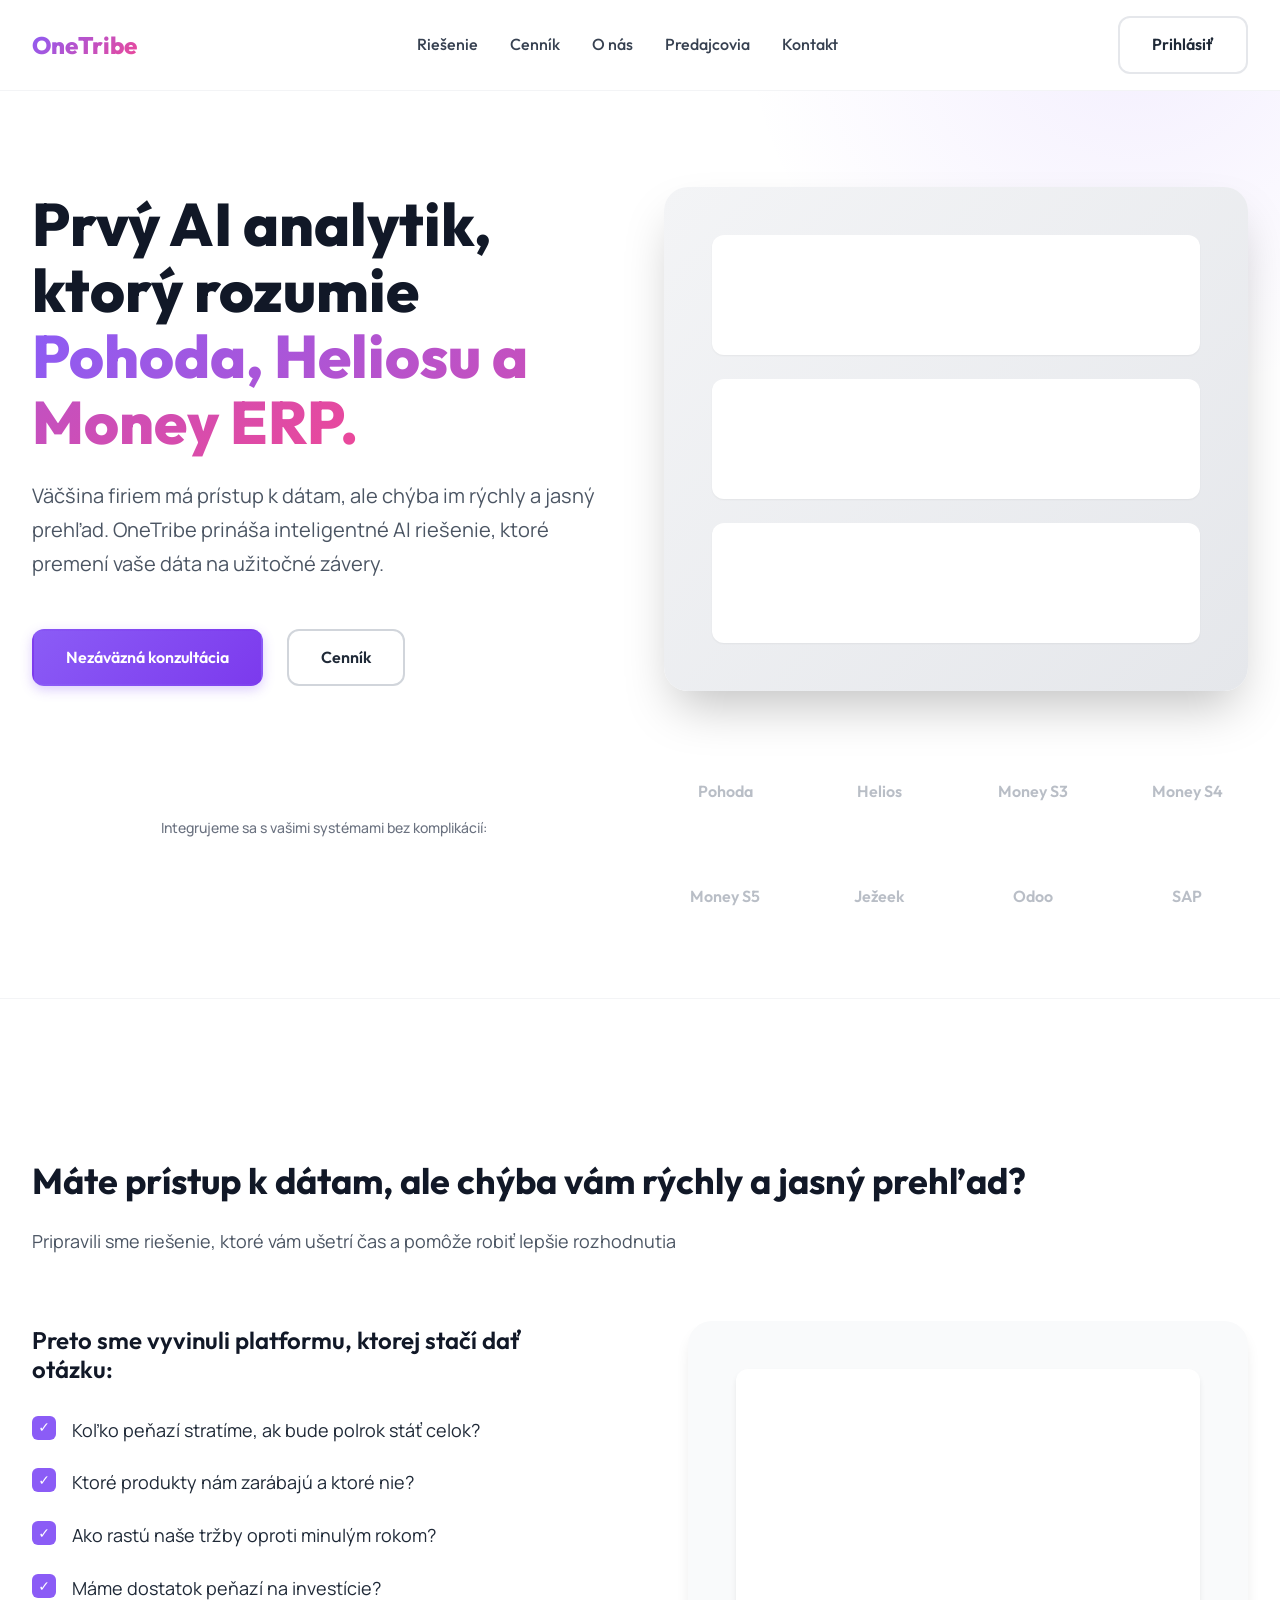
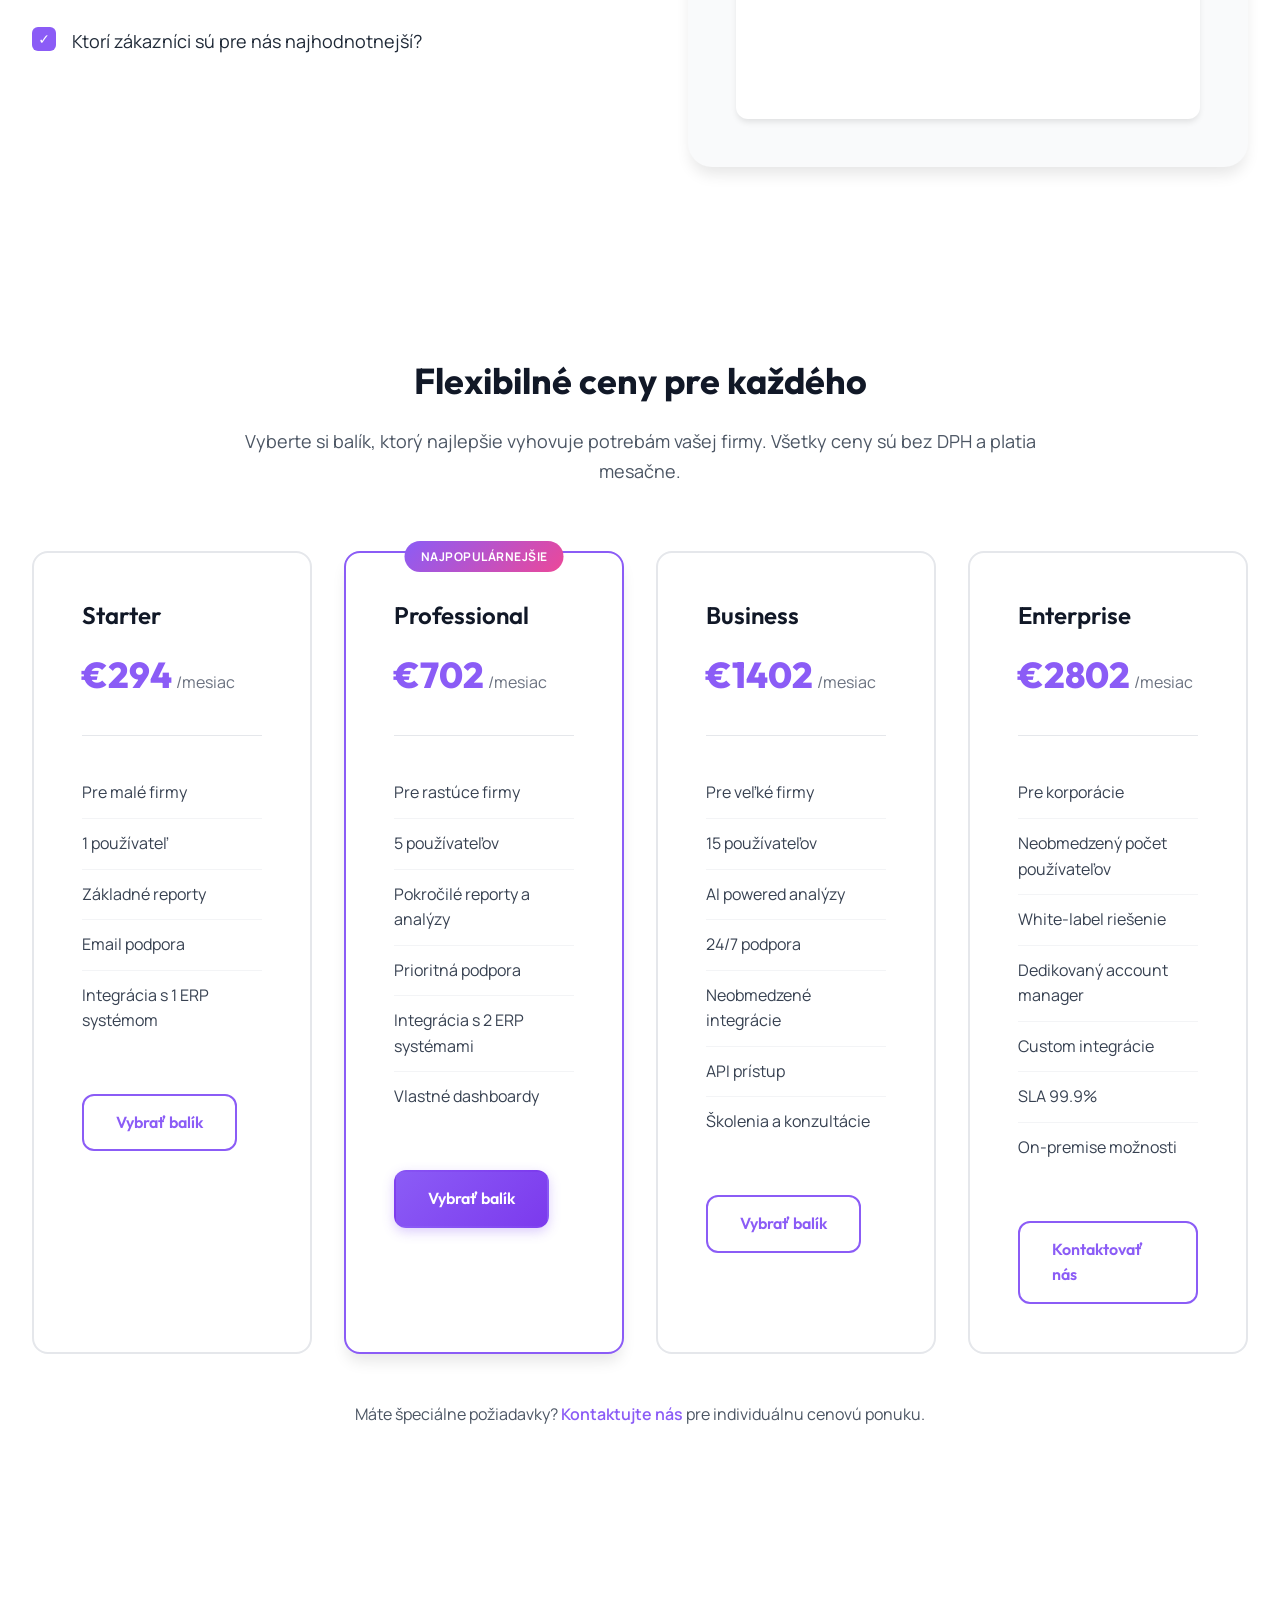
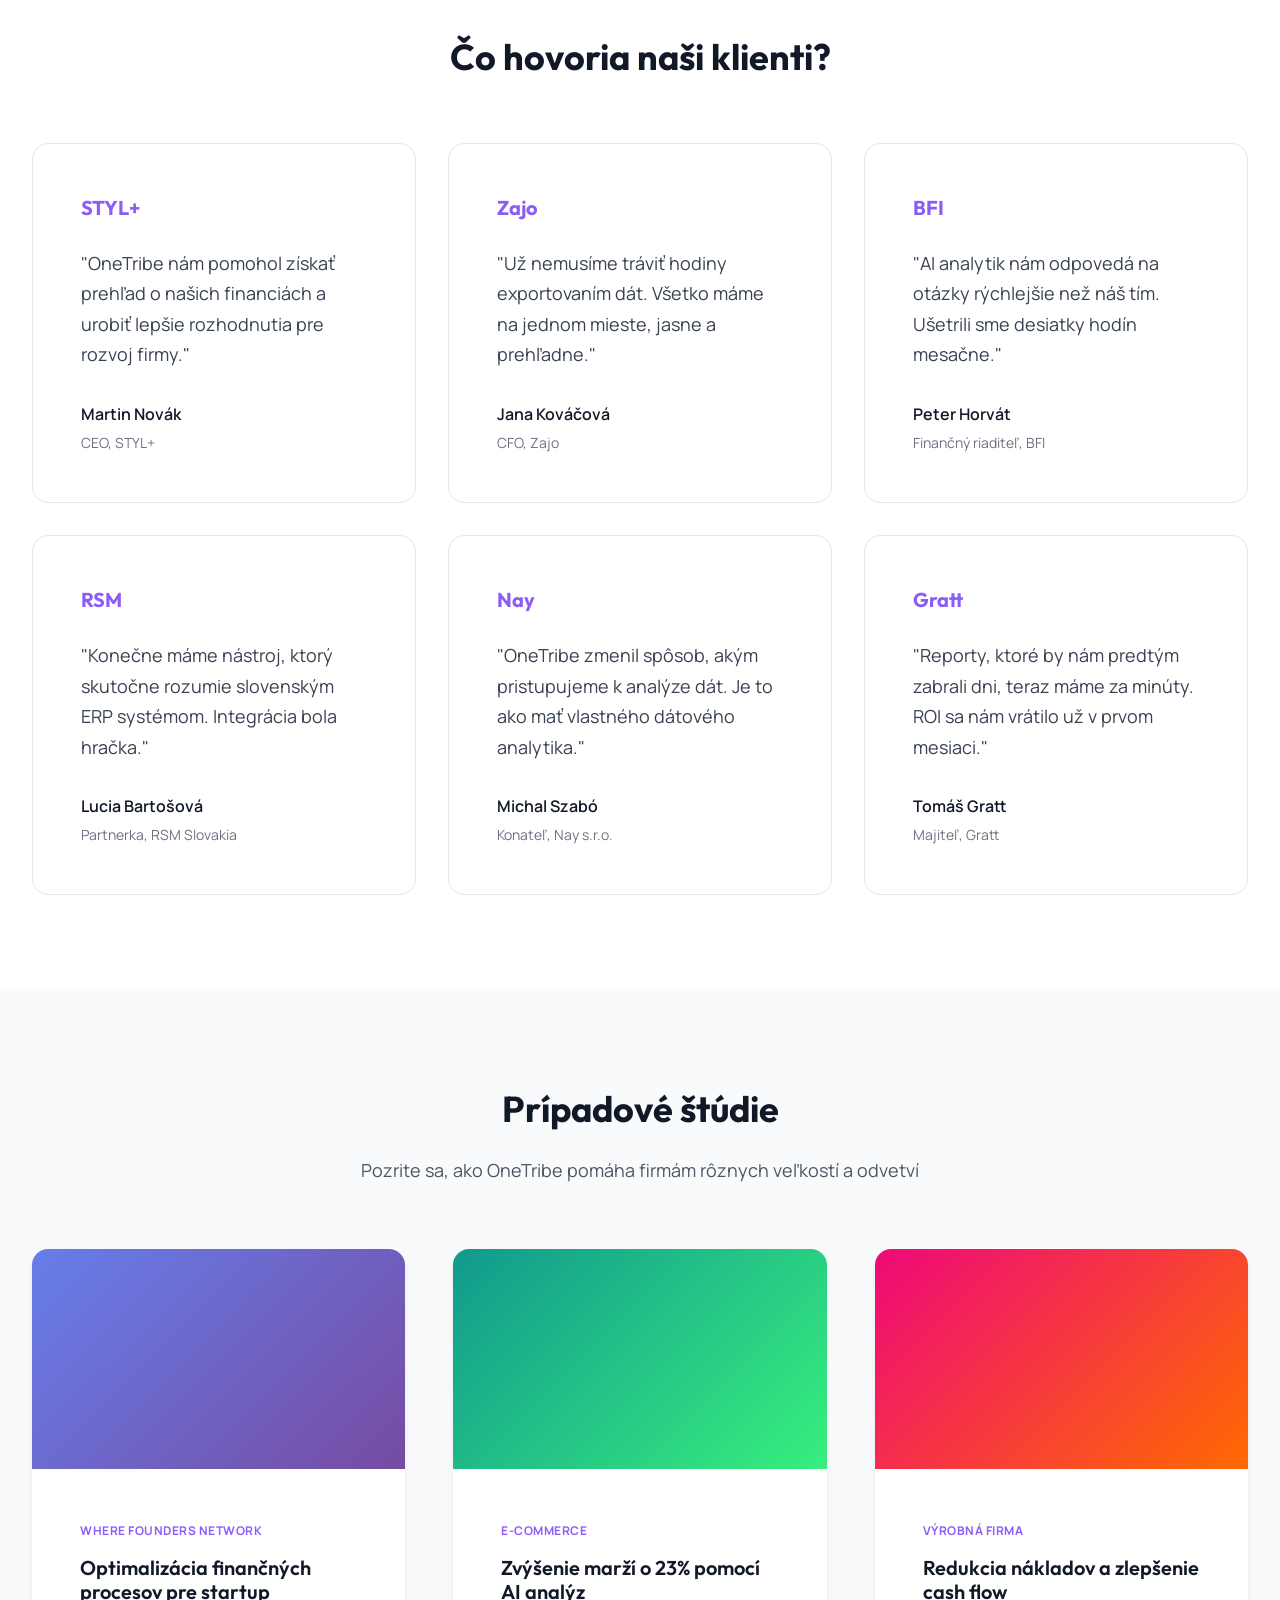
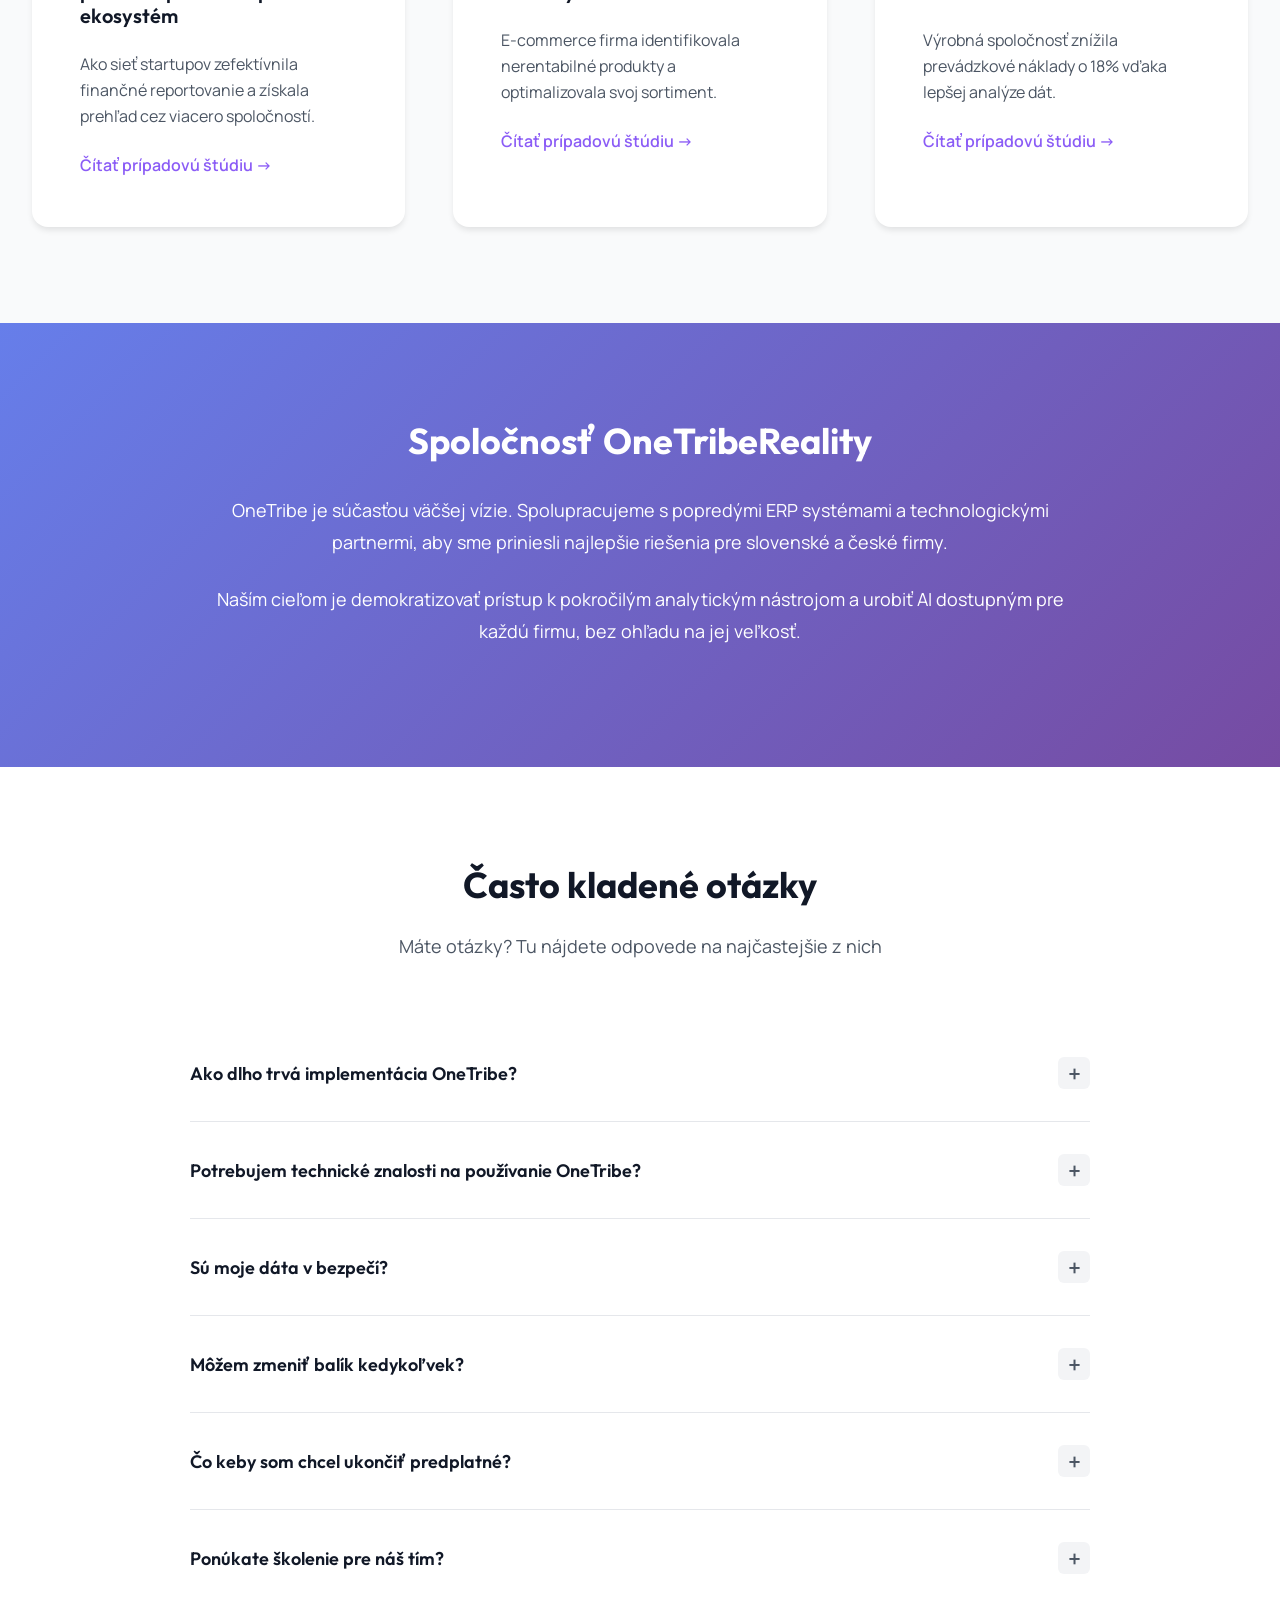
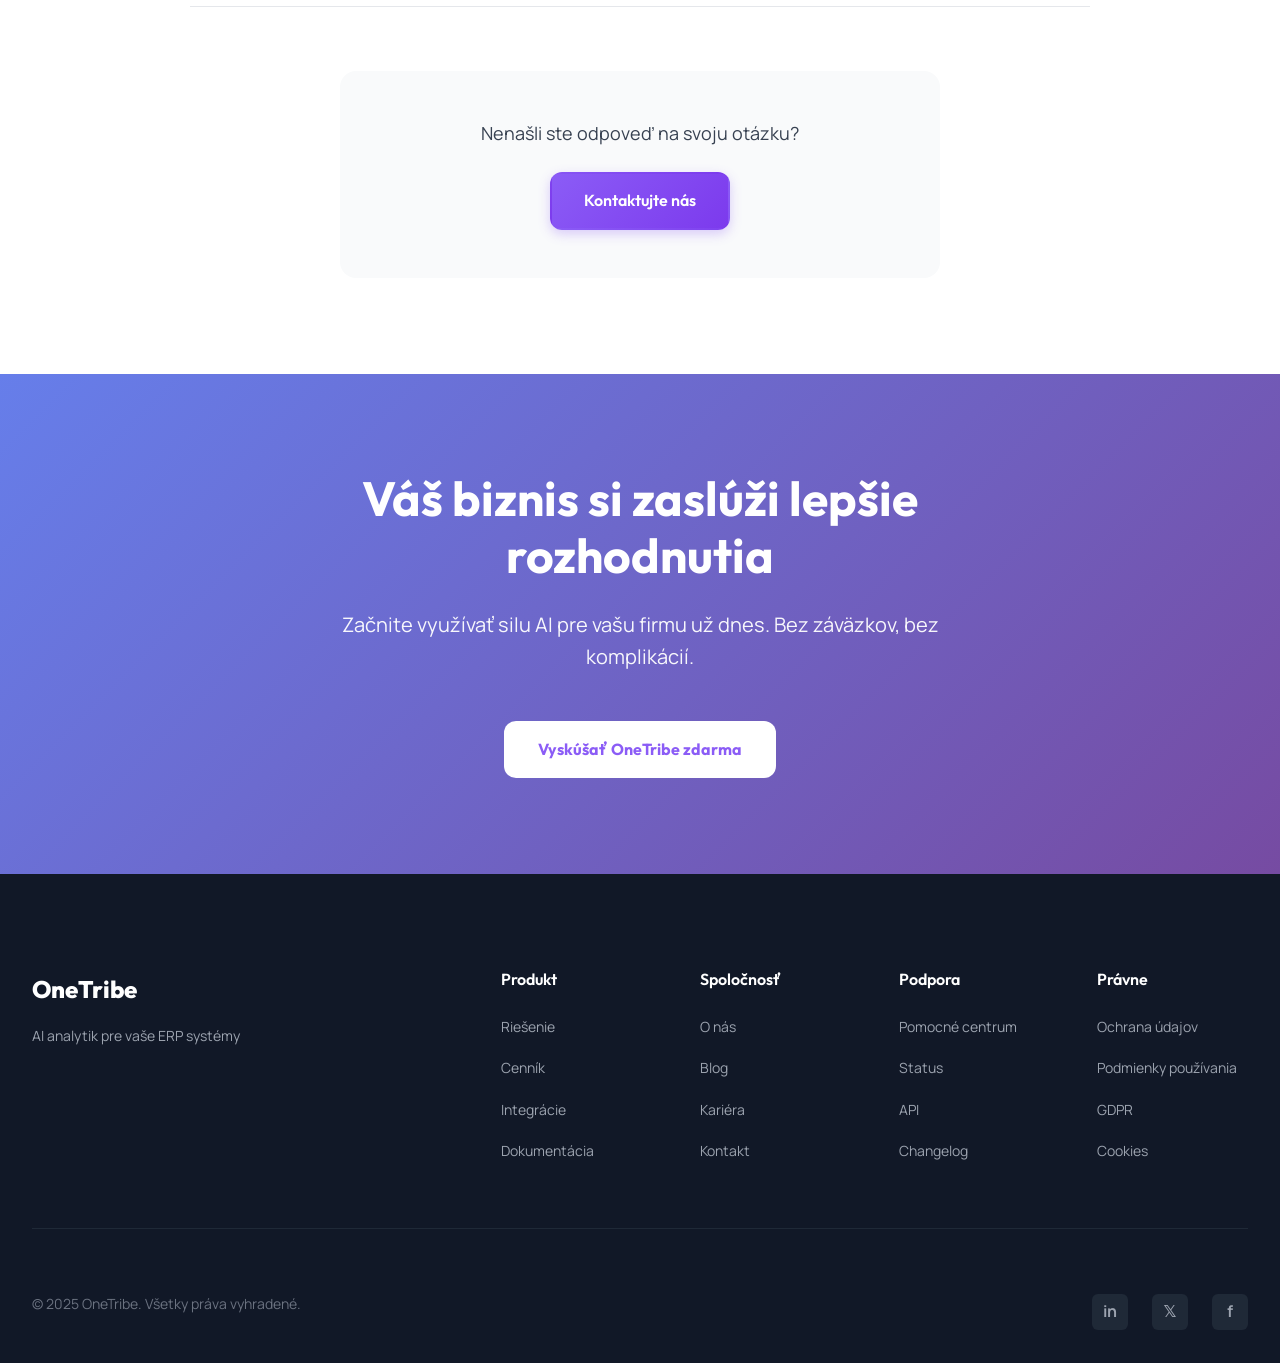
==== index.html @ 5e3f005c "Complete OneTribe website recreation from Framer Created a production-grade static website with clea" ====
<!DOCTYPE html>
<html lang="sk">
<head>
    <meta charset="UTF-8">
    <meta name="viewport" content="width=device-width, initial-scale=1.0">
    <meta name="description" content="Prvý AI analytik, ktorý rozumie Pohoda, Heliosu a Money ERP.">
    <title>OneTribe - AI Analytik pre ERP systémy</title>

    <!-- Google Fonts -->
    <link rel="preconnect" href="https://fonts.googleapis.com">
    <link rel="preconnect" href="https://fonts.gstatic.com" crossorigin>
    <link href="https://fonts.googleapis.com/css2?family=Outfit:wght@400;500;600;700;800&family=Manrope:wght@400;500;600;700&display=swap" rel="stylesheet">

    <link rel="stylesheet" href="css/styles.css">
</head>
<body>
    <!-- Header -->
    <header class="header">
        <nav class="nav container">
            <div class="nav__logo">
                <span class="logo">OneTribe</span>
            </div>

            <ul class="nav__menu">
                <li><a href="#riesenie" class="nav__link">Riešenie</a></li>
                <li><a href="#cenik" class="nav__link">Cenník</a></li>
                <li><a href="#onas" class="nav__link">O nás</a></li>
                <li><a href="#predajcovia" class="nav__link">Predajcovia</a></li>
                <li><a href="#kontakt" class="nav__link">Kontakt</a></li>
            </ul>

            <div class="nav__actions">
                <a href="#" class="btn btn--secondary">Prihlásiť</a>
            </div>

            <button class="nav__toggle" aria-label="Toggle menu">
                <span></span>
                <span></span>
                <span></span>
            </button>
        </nav>
    </header>

    <!-- Hero Section -->
    <section class="hero">
        <div class="container">
            <div class="hero__content">
                <h1 class="hero__title">
                    Prvý AI analytik, ktorý rozumie <span class="highlight">Pohoda, Heliosu a Money ERP.</span>
                </h1>
                <p class="hero__subtitle">
                    Väčšina firiem má prístup k dátam, ale chýba im rýchly a jasný prehľad. OneTribe prináša inteligentné AI riešenie, ktoré premení vaše dáta na užitočné závery.
                </p>
                <div class="hero__cta">
                    <a href="#kontakt" class="btn btn--primary">Nezáväzná konzultácia</a>
                    <a href="#cenik" class="btn btn--outline">Cenník</a>
                </div>
            </div>

            <div class="hero__visual">
                <div class="dashboard-mockup">
                    <div class="mockup-placeholder">
                        <!-- Dashboard mockup image would go here -->
                        <div class="mockup-card"></div>
                        <div class="mockup-card"></div>
                        <div class="mockup-card"></div>
                    </div>
                </div>
            </div>
        </div>

        <!-- Partner Logos -->
        <div class="partners">
            <div class="container">
                <p class="partners__label">Integrujeme sa s vašimi systémami bez komplikácií:</p>
                <div class="partners__grid">
                    <div class="partner-logo">Pohoda</div>
                    <div class="partner-logo">Helios</div>
                    <div class="partner-logo">Money S3</div>
                    <div class="partner-logo">Money S4</div>
                    <div class="partner-logo">Money S5</div>
                    <div class="partner-logo">Ježeek</div>
                    <div class="partner-logo">Odoo</div>
                    <div class="partner-logo">SAP</div>
                </div>
            </div>
        </div>
    </section>

    <!-- Features Section -->
    <section class="features section">
        <div class="container">
            <div class="section__header">
                <h2 class="section__title">
                    Máte prístup k dátam, ale chýba vám rýchly a jasný prehľad?
                </h2>
                <p class="section__subtitle">
                    Pripravili sme riešenie, ktoré vám ušetrí čas a pomôže robiť lepšie rozhodnutia
                </p>
            </div>

            <div class="features__grid">
                <div class="features__content">
                    <h3 class="features__heading">Preto sme vyvinuli platformu, ktorej stačí dať otázku:</h3>
                    <ul class="features__list">
                        <li class="feature-item">
                            <span class="feature-icon">✓</span>
                            <span>Koľko peňazí stratíme, ak bude polrok stáť celok?</span>
                        </li>
                        <li class="feature-item">
                            <span class="feature-icon">✓</span>
                            <span>Ktoré produkty nám zarábajú a ktoré nie?</span>
                        </li>
                        <li class="feature-item">
                            <span class="feature-icon">✓</span>
                            <span>Ako rastú naše tržby oproti minulým rokom?</span>
                        </li>
                        <li class="feature-item">
                            <span class="feature-icon">✓</span>
                            <span>Máme dostatok peňazí na investície?</span>
                        </li>
                        <li class="feature-item">
                            <span class="feature-icon">✓</span>
                            <span>Ktorí zákazníci sú pre nás najhodnotnejší?</span>
                        </li>
                        <li class="feature-item">
                            <span class="feature-icon">✓</span>
                            <span>Aké sú naše prevádzkové náklady v reálnom čase?</span>
                        </li>
                        <li class="feature-item">
                            <span class="feature-icon">✓</span>
                            <span>Existujú neobvyklé transakcie alebo chyby v účtovníctve?</span>
                        </li>
                    </ul>
                </div>

                <div class="features__visual">
                    <div class="feature-mockup">
                        <!-- Data table mockup would go here -->
                        <div class="mockup-table"></div>
                    </div>
                </div>
            </div>
        </div>
    </section>

    <!-- Pricing Section -->
    <section id="cenik" class="pricing section">
        <div class="container">
            <div class="section__header center">
                <h2 class="section__title">Flexibilné ceny pre každého</h2>
                <p class="section__subtitle">
                    Vyberte si balík, ktorý najlepšie vyhovuje potrebám vašej firmy. Všetky ceny sú bez DPH a platia mesačne.
                </p>
            </div>

            <div class="pricing__grid">
                <!-- Starter Plan -->
                <div class="pricing-card">
                    <div class="pricing-card__header">
                        <h3 class="pricing-card__name">Starter</h3>
                        <div class="pricing-card__price">
                            <span class="price">€294</span>
                            <span class="period">/mesiac</span>
                        </div>
                    </div>
                    <ul class="pricing-card__features">
                        <li>Pre malé firmy</li>
                        <li>1 používateľ</li>
                        <li>Základné reporty</li>
                        <li>Email podpora</li>
                        <li>Integrácia s 1 ERP systémom</li>
                    </ul>
                    <a href="#kontakt" class="btn btn--outline-purple">Vybrať balík</a>
                </div>

                <!-- Professional Plan -->
                <div class="pricing-card pricing-card--featured">
                    <div class="pricing-card__badge">Najpopulárnejšie</div>
                    <div class="pricing-card__header">
                        <h3 class="pricing-card__name">Professional</h3>
                        <div class="pricing-card__price">
                            <span class="price">€702</span>
                            <span class="period">/mesiac</span>
                        </div>
                    </div>
                    <ul class="pricing-card__features">
                        <li>Pre rastúce firmy</li>
                        <li>5 používateľov</li>
                        <li>Pokročilé reporty a analýzy</li>
                        <li>Prioritná podpora</li>
                        <li>Integrácia s 2 ERP systémami</li>
                        <li>Vlastné dashboardy</li>
                    </ul>
                    <a href="#kontakt" class="btn btn--primary">Vybrať balík</a>
                </div>

                <!-- Business Plan -->
                <div class="pricing-card">
                    <div class="pricing-card__header">
                        <h3 class="pricing-card__name">Business</h3>
                        <div class="pricing-card__price">
                            <span class="price">€1402</span>
                            <span class="period">/mesiac</span>
                        </div>
                    </div>
                    <ul class="pricing-card__features">
                        <li>Pre veľké firmy</li>
                        <li>15 používateľov</li>
                        <li>AI powered analýzy</li>
                        <li>24/7 podpora</li>
                        <li>Neobmedzené integrácie</li>
                        <li>API prístup</li>
                        <li>Školenia a konzultácie</li>
                    </ul>
                    <a href="#kontakt" class="btn btn--outline-purple">Vybrať balík</a>
                </div>

                <!-- Enterprise Plan -->
                <div class="pricing-card">
                    <div class="pricing-card__header">
                        <h3 class="pricing-card__name">Enterprise</h3>
                        <div class="pricing-card__price">
                            <span class="price">€2802</span>
                            <span class="period">/mesiac</span>
                        </div>
                    </div>
                    <ul class="pricing-card__features">
                        <li>Pre korporácie</li>
                        <li>Neobmedzený počet používateľov</li>
                        <li>White-label riešenie</li>
                        <li>Dedikovaný account manager</li>
                        <li>Custom integrácie</li>
                        <li>SLA 99.9%</li>
                        <li>On-premise možnosti</li>
                    </ul>
                    <a href="#kontakt" class="btn btn--outline-purple">Kontaktovať nás</a>
                </div>
            </div>

            <div class="pricing__note">
                <p>Máte špeciálne požiadavky? <a href="#kontakt">Kontaktujte nás</a> pre individuálnu cenovú ponuku.</p>
            </div>
        </div>
    </section>

    <!-- Testimonials Section -->
    <section class="testimonials section">
        <div class="container">
            <div class="section__header center">
                <h2 class="section__title">Čo hovoria naši klienti?</h2>
            </div>

            <div class="testimonials__grid">
                <div class="testimonial-card">
                    <div class="testimonial-card__logo">STYL+</div>
                    <p class="testimonial-card__text">
                        "OneTribe nám pomohol získať prehľad o našich financiách a urobiť lepšie rozhodnutia pre rozvoj firmy."
                    </p>
                    <div class="testimonial-card__author">
                        <strong>Martin Novák</strong>
                        <span>CEO, STYL+</span>
                    </div>
                </div>

                <div class="testimonial-card">
                    <div class="testimonial-card__logo">Zajo</div>
                    <p class="testimonial-card__text">
                        "Už nemusíme tráviť hodiny exportovaním dát. Všetko máme na jednom mieste, jasne a prehľadne."
                    </p>
                    <div class="testimonial-card__author">
                        <strong>Jana Kováčová</strong>
                        <span>CFO, Zajo</span>
                    </div>
                </div>

                <div class="testimonial-card">
                    <div class="testimonial-card__logo">BFI</div>
                    <p class="testimonial-card__text">
                        "AI analytik nám odpovedá na otázky rýchlejšie než náš tím. Ušetrili sme desiatky hodín mesačne."
                    </p>
                    <div class="testimonial-card__author">
                        <strong>Peter Horvát</strong>
                        <span>Finančný riaditeľ, BFI</span>
                    </div>
                </div>

                <div class="testimonial-card">
                    <div class="testimonial-card__logo">RSM</div>
                    <p class="testimonial-card__text">
                        "Konečne máme nástroj, ktorý skutočne rozumie slovenským ERP systémom. Integrácia bola hračka."
                    </p>
                    <div class="testimonial-card__author">
                        <strong>Lucia Bartošová</strong>
                        <span>Partnerka, RSM Slovakia</span>
                    </div>
                </div>

                <div class="testimonial-card">
                    <div class="testimonial-card__logo">Nay</div>
                    <p class="testimonial-card__text">
                        "OneTribe zmenil spôsob, akým pristupujeme k analýze dát. Je to ako mať vlastného dátového analytika."
                    </p>
                    <div class="testimonial-card__author">
                        <strong>Michal Szabó</strong>
                        <span>Konateľ, Nay s.r.o.</span>
                    </div>
                </div>

                <div class="testimonial-card">
                    <div class="testimonial-card__logo">Gratt</div>
                    <p class="testimonial-card__text">
                        "Reporty, ktoré by nám predtým zabrali dni, teraz máme za minúty. ROI sa nám vrátilo už v prvom mesiaci."
                    </p>
                    <div class="testimonial-card__author">
                        <strong>Tomáš Gratt</strong>
                        <span>Majiteľ, Gratt</span>
                    </div>
                </div>
            </div>
        </div>
    </section>

    <!-- Case Studies Section -->
    <section class="case-studies section section--gray">
        <div class="container">
            <div class="section__header center">
                <h2 class="section__title">Prípadové štúdie</h2>
                <p class="section__subtitle">
                    Pozrite sa, ako OneTribe pomáha firmám rôznych veľkostí a odvetví
                </p>
            </div>

            <div class="case-studies__grid">
                <article class="case-card">
                    <div class="case-card__image">
                        <div class="case-image-placeholder" style="background: linear-gradient(135deg, #667eea 0%, #764ba2 100%);"></div>
                    </div>
                    <div class="case-card__content">
                        <span class="case-card__tag">WHERE FOUNDERS NETWORK</span>
                        <h3 class="case-card__title">Optimalizácia finančných procesov pre startup ekosystém</h3>
                        <p class="case-card__excerpt">
                            Ako sieť startupov zefektívnila finančné reportovanie a získala prehľad cez viacero spoločností.
                        </p>
                        <a href="#" class="case-card__link">Čítať prípadovú štúdiu →</a>
                    </div>
                </article>

                <article class="case-card">
                    <div class="case-card__image">
                        <div class="case-image-placeholder" style="background: linear-gradient(135deg, #11998e 0%, #38ef7d 100%);"></div>
                    </div>
                    <div class="case-card__content">
                        <span class="case-card__tag">E-COMMERCE</span>
                        <h3 class="case-card__title">Zvýšenie marží o 23% pomocí AI analýz</h3>
                        <p class="case-card__excerpt">
                            E-commerce firma identifikovala nerentabilné produkty a optimalizovala svoj sortiment.
                        </p>
                        <a href="#" class="case-card__link">Čítať prípadovú štúdiu →</a>
                    </div>
                </article>

                <article class="case-card">
                    <div class="case-card__image">
                        <div class="case-image-placeholder" style="background: linear-gradient(135deg, #ee0979 0%, #ff6a00 100%);"></div>
                    </div>
                    <div class="case-card__content">
                        <span class="case-card__tag">VÝROBNÁ FIRMA</span>
                        <h3 class="case-card__title">Redukcia nákladov a zlepšenie cash flow</h3>
                        <p class="case-card__excerpt">
                            Výrobná spoločnosť znížila prevádzkové náklady o 18% vďaka lepšej analýze dát.
                        </p>
                        <a href="#" class="case-card__link">Čítať prípadovú štúdiu →</a>
                    </div>
                </article>
            </div>
        </div>
    </section>

    <!-- Partnership Section -->
    <section class="partnership section section--purple">
        <div class="container">
            <div class="partnership__content">
                <h2 class="partnership__title">Spoločnosť OneTribeReality</h2>
                <div class="partnership__text">
                    <p>OneTribe je súčasťou väčšej vízie. Spolupracujeme s popredými ERP systémami a technologickými partnermi, aby sme priniesli najlepšie riešenia pre slovenské a české firmy.</p>
                    <p>Naším cieľom je demokratizovať prístup k pokročilým analytickým nástrojom a urobiť AI dostupným pre každú firmu, bez ohľadu na jej veľkosť.</p>
                </div>
            </div>
        </div>
    </section>

    <!-- FAQ Section -->
    <section class="faq section">
        <div class="container">
            <div class="section__header center">
                <h2 class="section__title">Často kladené otázky</h2>
                <p class="section__subtitle">Máte otázky? Tu nájdete odpovede na najčastejšie z nich</p>
            </div>

            <div class="faq__list">
                <div class="faq-item">
                    <button class="faq-item__question">
                        <span>Ako dlho trvá implementácia OneTribe?</span>
                        <span class="faq-item__icon">+</span>
                    </button>
                    <div class="faq-item__answer">
                        <p>Implementácia OneTribe zvyčajne trvá 2-5 pracovných dní. Záleží na komplexnosti vášho ERP systému a počte integrácií. Náš tím vás prevedie celým procesom a zabezpečí hladký prechod.</p>
                    </div>
                </div>

                <div class="faq-item">
                    <button class="faq-item__question">
                        <span>Potrebujem technické znalosti na používanie OneTribe?</span>
                        <span class="faq-item__icon">+</span>
                    </button>
                    <div class="faq-item__answer">
                        <p>Nie, OneTribe je navrhnutý tak, aby bol intuitívny a jednoduchý. Stačí položiť otázku v prirodzenom jazyku a AI analytik vám odpovie. Nepotrebujete žiadne špeciálne technické znalosti.</p>
                    </div>
                </div>

                <div class="faq-item">
                    <button class="faq-item__question">
                        <span>Sú moje dáta v bezpečí?</span>
                        <span class="faq-item__icon">+</span>
                    </button>
                    <div class="faq-item__answer">
                        <p>Áno, bezpečnosť je našou prioritou. Všetky dáta sú šifrované (AES-256), uložené v EÚ a splňajú GDPR. Máme certifikáciu ISO 27001 a pravidelne prechádzame bezpečnostnými auditmi.</p>
                    </div>
                </div>

                <div class="faq-item">
                    <button class="faq-item__question">
                        <span>Môžem zmeniť balík kedykoľvek?</span>
                        <span class="faq-item__icon">+</span>
                    </button>
                    <div class="faq-item__answer">
                        <p>Samozrejme! Môžete kedykoľvek upgradovať alebo downgradovať svoj balík. Zmeny sa prejavia od ďalšieho fakturačného obdobia a nebude účtovaný žiadny poplatok za zmenu.</p>
                    </div>
                </div>

                <div class="faq-item">
                    <button class="faq-item__question">
                        <span>Čo keby som chcel ukončiť predplatné?</span>
                        <span class="faq-item__icon">+</span>
                    </button>
                    <div class="faq-item__answer">
                        <p>Predplatné môžete zrušiť kedykoľvek bez výpovednej lehoty. Prístup k službe máte až do konca zaplatného obdobia. Vaše dáta vám poskytneme v štandardnom formáte na stiahnutie.</p>
                    </div>
                </div>

                <div class="faq-item">
                    <button class="faq-item__question">
                        <span>Ponúkate školenie pre náš tím?</span>
                        <span class="faq-item__icon">+</span>
                    </button>
                    <div class="faq-item__answer">
                        <p>Áno, všetky balíky od Professional vyššie obsahujú úvodné školenie. Pre väčšie tímy ponúkame aj rozšírené školenia a workshopy prispôsobené vašim potrebám.</p>
                    </div>
                </div>
            </div>

            <div class="faq__cta">
                <p>Nenašli ste odpoveď na svoju otázku?</p>
                <a href="#kontakt" class="btn btn--primary">Kontaktujte nás</a>
            </div>
        </div>
    </section>

    <!-- Final CTA Section -->
    <section class="cta-final section section--purple">
        <div class="container">
            <div class="cta-final__content">
                <h2 class="cta-final__title">
                    Váš biznis si zaslúži lepšie rozhodnutia
                </h2>
                <p class="cta-final__text">
                    Začnite využívať silu AI pre vašu firmu už dnes. Bez záväzkov, bez komplikácií.
                </p>
                <a href="#kontakt" class="btn btn--white">Vyskúšať OneTribe zdarma</a>
            </div>
        </div>
    </section>

    <!-- Footer -->
    <footer class="footer">
        <div class="container">
            <div class="footer__top">
                <div class="footer__brand">
                    <div class="logo">OneTribe</div>
                    <p class="footer__tagline">AI analytik pre vaše ERP systémy</p>
                </div>

                <div class="footer__links">
                    <div class="footer__column">
                        <h4>Produkt</h4>
                        <ul>
                            <li><a href="#riesenie">Riešenie</a></li>
                            <li><a href="#cenik">Cenník</a></li>
                            <li><a href="#">Integrácie</a></li>
                            <li><a href="#">Dokumentácia</a></li>
                        </ul>
                    </div>

                    <div class="footer__column">
                        <h4>Spoločnosť</h4>
                        <ul>
                            <li><a href="#onas">O nás</a></li>
                            <li><a href="#">Blog</a></li>
                            <li><a href="#">Kariéra</a></li>
                            <li><a href="#kontakt">Kontakt</a></li>
                        </ul>
                    </div>

                    <div class="footer__column">
                        <h4>Podpora</h4>
                        <ul>
                            <li><a href="#">Pomocné centrum</a></li>
                            <li><a href="#">Status</a></li>
                            <li><a href="#">API</a></li>
                            <li><a href="#">Changelog</a></li>
                        </ul>
                    </div>

                    <div class="footer__column">
                        <h4>Právne</h4>
                        <ul>
                            <li><a href="#">Ochrana údajov</a></li>
                            <li><a href="#">Podmienky používania</a></li>
                            <li><a href="#">GDPR</a></li>
                            <li><a href="#">Cookies</a></li>
                        </ul>
                    </div>
                </div>
            </div>

            <div class="footer__bottom">
                <p class="footer__copyright">&copy; 2025 OneTribe. Všetky práva vyhradené.</p>
                <div class="footer__social">
                    <a href="#" aria-label="LinkedIn">in</a>
                    <a href="#" aria-label="Twitter">𝕏</a>
                    <a href="#" aria-label="Facebook">f</a>
                </div>
            </div>
        </div>
    </footer>

    <script src="js/main.js"></script>
</body>
</html>
---- css/styles.css ----
/* ========================================
   CSS CUSTOM PROPERTIES (DESIGN SYSTEM)
   ======================================== */

:root {
    /* Colors - Rich Purple Palette */
    --color-primary: #8B5CF6;
    --color-primary-dark: #7C3AED;
    --color-primary-light: #A78BFA;
    --color-secondary: #EC4899;
    --color-accent: #06B6D4;

    /* Neutrals */
    --color-white: #FFFFFF;
    --color-gray-50: #F9FAFB;
    --color-gray-100: #F3F4F6;
    --color-gray-200: #E5E7EB;
    --color-gray-300: #D1D5DB;
    --color-gray-400: #9CA3AF;
    --color-gray-500: #6B7280;
    --color-gray-600: #4B5563;
    --color-gray-700: #374151;
    --color-gray-800: #1F2937;
    --color-gray-900: #111827;

    /* Typography */
    --font-display: 'Outfit', system-ui, sans-serif;
    --font-body: 'Manrope', system-ui, sans-serif;

    /* Font Sizes */
    --text-xs: 0.75rem;     /* 12px */
    --text-sm: 0.875rem;    /* 14px */
    --text-base: 1rem;      /* 16px */
    --text-lg: 1.125rem;    /* 18px */
    --text-xl: 1.25rem;     /* 20px */
    --text-2xl: 1.5rem;     /* 24px */
    --text-3xl: 1.875rem;   /* 30px */
    --text-4xl: 2.25rem;    /* 36px */
    --text-5xl: 3rem;       /* 48px */
    --text-6xl: 3.75rem;    /* 60px */

    /* Spacing */
    --spacing-xs: 0.5rem;
    --spacing-sm: 1rem;
    --spacing-md: 1.5rem;
    --spacing-lg: 2rem;
    --spacing-xl: 3rem;
    --spacing-2xl: 4rem;
    --spacing-3xl: 6rem;

    /* Shadows */
    --shadow-sm: 0 1px 2px 0 rgb(0 0 0 / 0.05);
    --shadow-md: 0 4px 6px -1px rgb(0 0 0 / 0.1);
    --shadow-lg: 0 10px 15px -3px rgb(0 0 0 / 0.1);
    --shadow-xl: 0 20px 25px -5px rgb(0 0 0 / 0.1);
    --shadow-2xl: 0 25px 50px -12px rgb(0 0 0 / 0.25);

    /* Border Radius */
    --radius-sm: 0.375rem;
    --radius-md: 0.5rem;
    --radius-lg: 0.75rem;
    --radius-xl: 1rem;
    --radius-2xl: 1.5rem;
    --radius-full: 9999px;

    /* Transitions */
    --transition-fast: 150ms cubic-bezier(0.4, 0, 0.2, 1);
    --transition-base: 250ms cubic-bezier(0.4, 0, 0.2, 1);
    --transition-slow: 350ms cubic-bezier(0.4, 0, 0.2, 1);

    /* Container */
    --container-max-width: 1280px;
}


/* ========================================
   RESET & BASE STYLES
   ======================================== */

*, *::before, *::after {
    box-sizing: border-box;
    margin: 0;
    padding: 0;
}

html {
    scroll-behavior: smooth;
    -webkit-font-smoothing: antialiased;
    -moz-osx-font-smoothing: grayscale;
}

body {
    font-family: var(--font-body);
    font-size: var(--text-base);
    line-height: 1.6;
    color: var(--color-gray-800);
    background-color: var(--color-white);
    overflow-x: hidden;
}

img {
    max-width: 100%;
    height: auto;
    display: block;
}

a {
    text-decoration: none;
    color: inherit;
    transition: all var(--transition-base);
}

ul, ol {
    list-style: none;
}

button {
    font-family: inherit;
    font-size: inherit;
    border: none;
    background: none;
    cursor: pointer;
    transition: all var(--transition-base);
}


/* ========================================
   TYPOGRAPHY
   ======================================== */

h1, h2, h3, h4, h5, h6 {
    font-family: var(--font-display);
    font-weight: 700;
    line-height: 1.2;
    color: var(--color-gray-900);
}

h1 {
    font-size: var(--text-5xl);
    font-weight: 800;
}

h2 {
    font-size: var(--text-4xl);
    font-weight: 700;
}

h3 {
    font-size: var(--text-2xl);
    font-weight: 600;
}

p {
    margin-bottom: var(--spacing-sm);
}

.highlight {
    background: linear-gradient(135deg, var(--color-primary) 0%, var(--color-secondary) 100%);
    -webkit-background-clip: text;
    -webkit-text-fill-color: transparent;
    background-clip: text;
}


/* ========================================
   LAYOUT UTILITIES
   ======================================== */

.container {
    max-width: var(--container-max-width);
    margin: 0 auto;
    padding: 0 var(--spacing-lg);
}

.section {
    padding: var(--spacing-3xl) 0;
}

.section--gray {
    background-color: var(--color-gray-50);
}

.section--purple {
    background: linear-gradient(135deg, #667eea 0%, #764ba2 100%);
    color: var(--color-white);
}

.section--purple h2,
.section--purple h3,
.section--purple p {
    color: var(--color-white);
}

.section__header {
    margin-bottom: var(--spacing-2xl);
}

.section__header.center {
    text-align: center;
    max-width: 800px;
    margin-left: auto;
    margin-right: auto;
    margin-bottom: var(--spacing-2xl);
}

.section__title {
    margin-bottom: var(--spacing-md);
}

.section__subtitle {
    font-size: var(--text-lg);
    color: var(--color-gray-600);
    line-height: 1.7;
}

.section--purple .section__subtitle {
    color: rgba(255, 255, 255, 0.9);
}


/* ========================================
   BUTTONS
   ======================================== */

.btn {
    display: inline-flex;
    align-items: center;
    justify-content: center;
    padding: 0.875rem 2rem;
    font-family: var(--font-display);
    font-size: var(--text-base);
    font-weight: 600;
    border-radius: var(--radius-lg);
    transition: all var(--transition-base);
    text-decoration: none;
    cursor: pointer;
    border: 2px solid transparent;
}

.btn--primary {
    background: linear-gradient(135deg, var(--color-primary) 0%, var(--color-primary-dark) 100%);
    color: var(--color-white);
    box-shadow: 0 4px 12px rgba(139, 92, 246, 0.3);
}

.btn--primary:hover {
    transform: translateY(-2px);
    box-shadow: 0 6px 20px rgba(139, 92, 246, 0.4);
}

.btn--secondary {
    background-color: var(--color-white);
    color: var(--color-gray-800);
    border: 2px solid var(--color-gray-200);
}

.btn--secondary:hover {
    border-color: var(--color-primary);
    color: var(--color-primary);
}

.btn--outline {
    background-color: transparent;
    color: var(--color-gray-800);
    border: 2px solid var(--color-gray-300);
}

.btn--outline:hover {
    background-color: var(--color-gray-50);
    border-color: var(--color-gray-400);
}

.btn--outline-purple {
    background-color: transparent;
    color: var(--color-primary);
    border: 2px solid var(--color-primary);
}

.btn--outline-purple:hover {
    background-color: var(--color-primary);
    color: var(--color-white);
}

.btn--white {
    background-color: var(--color-white);
    color: var(--color-primary);
    font-weight: 700;
}

.btn--white:hover {
    transform: translateY(-2px);
    box-shadow: var(--shadow-xl);
}


/* ========================================
   HEADER & NAVIGATION
   ======================================== */

.header {
    position: sticky;
    top: 0;
    z-index: 1000;
    background-color: rgba(255, 255, 255, 0.95);
    backdrop-filter: blur(10px);
    border-bottom: 1px solid var(--color-gray-100);
    padding: var(--spacing-sm) 0;
}

.nav {
    display: flex;
    align-items: center;
    justify-content: space-between;
    gap: var(--spacing-xl);
}

.nav__logo .logo {
    font-family: var(--font-display);
    font-size: var(--text-2xl);
    font-weight: 800;
    background: linear-gradient(135deg, var(--color-primary) 0%, var(--color-secondary) 100%);
    -webkit-background-clip: text;
    -webkit-text-fill-color: transparent;
    background-clip: text;
}

.nav__menu {
    display: flex;
    gap: var(--spacing-lg);
    align-items: center;
}

.nav__link {
    font-family: var(--font-display);
    font-weight: 500;
    color: var(--color-gray-700);
    padding: 0.5rem 0;
    position: relative;
}

.nav__link::after {
    content: '';
    position: absolute;
    bottom: 0;
    left: 0;
    width: 0;
    height: 2px;
    background: var(--color-primary);
    transition: width var(--transition-base);
}

.nav__link:hover {
    color: var(--color-primary);
}

.nav__link:hover::after {
    width: 100%;
}

.nav__actions {
    display: flex;
    gap: var(--spacing-sm);
}

.nav__toggle {
    display: none;
    flex-direction: column;
    gap: 4px;
    padding: 8px;
}

.nav__toggle span {
    width: 24px;
    height: 2px;
    background-color: var(--color-gray-800);
    transition: all var(--transition-base);
}


/* ========================================
   HERO SECTION
   ======================================== */

.hero {
    padding: var(--spacing-3xl) 0 var(--spacing-2xl);
    position: relative;
    overflow: hidden;
}

.hero::before {
    content: '';
    position: absolute;
    top: -50%;
    right: -20%;
    width: 800px;
    height: 800px;
    background: radial-gradient(circle, rgba(139, 92, 246, 0.1) 0%, transparent 70%);
    border-radius: 50%;
    pointer-events: none;
}

.hero .container {
    display: grid;
    grid-template-columns: 1fr 1fr;
    gap: var(--spacing-xl);
    align-items: center;
}

.hero__content {
    animation: fadeInUp 0.8s ease-out;
}

.hero__title {
    font-size: clamp(2.5rem, 5vw, 3.75rem);
    line-height: 1.1;
    margin-bottom: var(--spacing-md);
}

.hero__subtitle {
    font-size: var(--text-xl);
    color: var(--color-gray-600);
    margin-bottom: var(--spacing-xl);
    line-height: 1.7;
}

.hero__cta {
    display: flex;
    gap: var(--spacing-md);
    flex-wrap: wrap;
}

.hero__visual {
    position: relative;
    animation: fadeInRight 0.8s ease-out 0.2s backwards;
}

.dashboard-mockup {
    position: relative;
    background: linear-gradient(135deg, #f3f4f6 0%, #e5e7eb 100%);
    border-radius: var(--radius-2xl);
    padding: var(--spacing-xl);
    box-shadow: var(--shadow-2xl);
    min-height: 500px;
}

.mockup-placeholder {
    display: grid;
    gap: var(--spacing-md);
}

.mockup-card {
    background: var(--color-white);
    border-radius: var(--radius-lg);
    padding: var(--spacing-lg);
    min-height: 120px;
    box-shadow: var(--shadow-sm);
}


/* ========================================
   PARTNERS SECTION
   ======================================== */

.partners {
    padding: var(--spacing-2xl) 0;
    border-bottom: 1px solid var(--color-gray-100);
}

.partners__label {
    text-align: center;
    color: var(--color-gray-500);
    font-size: var(--text-sm);
    margin-bottom: var(--spacing-lg);
    font-weight: 500;
}

.partners__grid {
    display: grid;
    grid-template-columns: repeat(auto-fit, minmax(120px, 1fr));
    gap: var(--spacing-lg);
    align-items: center;
}

.partner-logo {
    display: flex;
    align-items: center;
    justify-content: center;
    padding: var(--spacing-md);
    font-family: var(--font-display);
    font-weight: 600;
    color: var(--color-gray-400);
    opacity: 0.7;
    transition: all var(--transition-base);
}

.partner-logo:hover {
    opacity: 1;
    color: var(--color-primary);
    transform: scale(1.05);
}


/* ========================================
   FEATURES SECTION
   ======================================== */

.features__grid {
    display: grid;
    grid-template-columns: 1fr 1fr;
    gap: var(--spacing-3xl);
    align-items: center;
}

.features__heading {
    margin-bottom: var(--spacing-lg);
}

.features__list {
    display: flex;
    flex-direction: column;
    gap: var(--spacing-md);
}

.feature-item {
    display: flex;
    align-items: flex-start;
    gap: var(--spacing-sm);
    font-size: var(--text-lg);
    line-height: 1.6;
}

.feature-icon {
    flex-shrink: 0;
    width: 24px;
    height: 24px;
    display: flex;
    align-items: center;
    justify-content: center;
    background: var(--color-primary);
    color: var(--color-white);
    border-radius: var(--radius-sm);
    font-weight: 700;
    font-size: var(--text-sm);
}

.feature-mockup {
    background: var(--color-gray-50);
    border-radius: var(--radius-2xl);
    padding: var(--spacing-xl);
    box-shadow: var(--shadow-lg);
    min-height: 400px;
}

.mockup-table {
    background: var(--color-white);
    border-radius: var(--radius-lg);
    min-height: 350px;
    box-shadow: var(--shadow-md);
}


/* ========================================
   PRICING SECTION
   ======================================== */

.pricing__grid {
    display: grid;
    grid-template-columns: repeat(auto-fit, minmax(280px, 1fr));
    gap: var(--spacing-lg);
    margin-bottom: var(--spacing-xl);
}

.pricing-card {
    background: var(--color-white);
    border: 2px solid var(--color-gray-200);
    border-radius: var(--radius-xl);
    padding: var(--spacing-xl);
    transition: all var(--transition-base);
    position: relative;
}

.pricing-card:hover {
    transform: translateY(-8px);
    box-shadow: var(--shadow-xl);
    border-color: var(--color-primary-light);
}

.pricing-card--featured {
    border-color: var(--color-primary);
    box-shadow: var(--shadow-lg);
    transform: scale(1.02);
}

.pricing-card--featured:hover {
    transform: scale(1.02) translateY(-8px);
}

.pricing-card__badge {
    position: absolute;
    top: -12px;
    left: 50%;
    transform: translateX(-50%);
    background: linear-gradient(135deg, var(--color-primary) 0%, var(--color-secondary) 100%);
    color: var(--color-white);
    padding: 0.375rem 1rem;
    border-radius: var(--radius-full);
    font-size: var(--text-xs);
    font-weight: 700;
    text-transform: uppercase;
    letter-spacing: 0.5px;
}

.pricing-card__header {
    margin-bottom: var(--spacing-lg);
    padding-bottom: var(--spacing-lg);
    border-bottom: 1px solid var(--color-gray-200);
}

.pricing-card__name {
    font-size: var(--text-2xl);
    margin-bottom: var(--spacing-sm);
}

.pricing-card__price {
    display: flex;
    align-items: baseline;
    gap: 0.25rem;
}

.price {
    font-family: var(--font-display);
    font-size: var(--text-4xl);
    font-weight: 800;
    color: var(--color-primary);
}

.period {
    font-size: var(--text-base);
    color: var(--color-gray-500);
}

.pricing-card__features {
    margin-bottom: var(--spacing-xl);
}

.pricing-card__features li {
    padding: 0.75rem 0;
    border-bottom: 1px solid var(--color-gray-100);
    color: var(--color-gray-700);
}

.pricing-card__features li:last-child {
    border-bottom: none;
}

.pricing__note {
    text-align: center;
    color: var(--color-gray-600);
}

.pricing__note a {
    color: var(--color-primary);
    font-weight: 600;
}

.pricing__note a:hover {
    text-decoration: underline;
}


/* ========================================
   TESTIMONIALS SECTION
   ======================================== */

.testimonials__grid {
    display: grid;
    grid-template-columns: repeat(auto-fit, minmax(350px, 1fr));
    gap: var(--spacing-lg);
}

.testimonial-card {
    background: var(--color-white);
    border: 1px solid var(--color-gray-200);
    border-radius: var(--radius-xl);
    padding: var(--spacing-xl);
    transition: all var(--transition-base);
}

.testimonial-card:hover {
    transform: translateY(-4px);
    box-shadow: var(--shadow-lg);
    border-color: var(--color-primary-light);
}

.testimonial-card__logo {
    font-family: var(--font-display);
    font-weight: 700;
    font-size: var(--text-xl);
    color: var(--color-primary);
    margin-bottom: var(--spacing-md);
}

.testimonial-card__text {
    font-size: var(--text-lg);
    color: var(--color-gray-700);
    line-height: 1.7;
    margin-bottom: var(--spacing-lg);
}

.testimonial-card__author {
    display: flex;
    flex-direction: column;
    gap: 0.25rem;
}

.testimonial-card__author strong {
    color: var(--color-gray-900);
    font-weight: 600;
}

.testimonial-card__author span {
    color: var(--color-gray-500);
    font-size: var(--text-sm);
}


/* ========================================
   CASE STUDIES SECTION
   ======================================== */

.case-studies__grid {
    display: grid;
    grid-template-columns: repeat(auto-fit, minmax(350px, 1fr));
    gap: var(--spacing-xl);
}

.case-card {
    background: var(--color-white);
    border-radius: var(--radius-xl);
    overflow: hidden;
    box-shadow: var(--shadow-md);
    transition: all var(--transition-base);
}

.case-card:hover {
    transform: translateY(-8px);
    box-shadow: var(--shadow-2xl);
}

.case-card__image {
    position: relative;
    height: 220px;
    overflow: hidden;
}

.case-image-placeholder {
    width: 100%;
    height: 100%;
    transition: transform var(--transition-slow);
}

.case-card:hover .case-image-placeholder {
    transform: scale(1.05);
}

.case-card__content {
    padding: var(--spacing-xl);
}

.case-card__tag {
    display: inline-block;
    font-size: var(--text-xs);
    font-weight: 700;
    text-transform: uppercase;
    letter-spacing: 0.5px;
    color: var(--color-primary);
    margin-bottom: var(--spacing-sm);
}

.case-card__title {
    font-size: var(--text-xl);
    margin-bottom: var(--spacing-md);
}

.case-card__excerpt {
    color: var(--color-gray-600);
    margin-bottom: var(--spacing-md);
    line-height: 1.6;
}

.case-card__link {
    color: var(--color-primary);
    font-weight: 600;
    display: inline-flex;
    align-items: center;
    gap: 0.25rem;
}

.case-card__link:hover {
    gap: 0.5rem;
}


/* ========================================
   PARTNERSHIP SECTION
   ======================================== */

.partnership__content {
    max-width: 900px;
    margin: 0 auto;
    text-align: center;
}

.partnership__title {
    margin-bottom: var(--spacing-lg);
}

.partnership__text {
    font-size: var(--text-lg);
    line-height: 1.8;
}

.partnership__text p {
    margin-bottom: var(--spacing-md);
}


/* ========================================
   FAQ SECTION
   ======================================== */

.faq__list {
    max-width: 900px;
    margin: 0 auto var(--spacing-2xl);
}

.faq-item {
    border-bottom: 1px solid var(--color-gray-200);
}

.faq-item__question {
    width: 100%;
    display: flex;
    justify-content: space-between;
    align-items: center;
    padding: var(--spacing-lg) 0;
    font-family: var(--font-display);
    font-size: var(--text-lg);
    font-weight: 600;
    color: var(--color-gray-900);
    text-align: left;
    cursor: pointer;
}

.faq-item__question:hover {
    color: var(--color-primary);
}

.faq-item__icon {
    flex-shrink: 0;
    width: 32px;
    height: 32px;
    display: flex;
    align-items: center;
    justify-content: center;
    background: var(--color-gray-100);
    color: var(--color-gray-600);
    border-radius: var(--radius-sm);
    font-size: var(--text-2xl);
    font-weight: 400;
    transition: all var(--transition-base);
}

.faq-item__question:hover .faq-item__icon {
    background: var(--color-primary);
    color: var(--color-white);
}

.faq-item__answer {
    max-height: 0;
    overflow: hidden;
    transition: max-height var(--transition-slow);
}

.faq-item__answer p {
    padding-bottom: var(--spacing-lg);
    color: var(--color-gray-600);
    line-height: 1.7;
}

.faq-item.active .faq-item__answer {
    max-height: 500px;
}

.faq-item.active .faq-item__icon {
    transform: rotate(45deg);
    background: var(--color-primary);
    color: var(--color-white);
}

.faq__cta {
    text-align: center;
    padding: var(--spacing-xl);
    background: var(--color-gray-50);
    border-radius: var(--radius-xl);
    max-width: 600px;
    margin: 0 auto;
}

.faq__cta p {
    font-size: var(--text-lg);
    color: var(--color-gray-700);
    margin-bottom: var(--spacing-md);
}


/* ========================================
   FINAL CTA SECTION
   ======================================== */

.cta-final__content {
    text-align: center;
    max-width: 700px;
    margin: 0 auto;
}

.cta-final__title {
    font-size: clamp(2rem, 4vw, 3rem);
    margin-bottom: var(--spacing-md);
}

.cta-final__text {
    font-size: var(--text-xl);
    margin-bottom: var(--spacing-xl);
    opacity: 0.95;
}


/* ========================================
   FOOTER
   ======================================== */

.footer {
    background-color: var(--color-gray-900);
    color: var(--color-gray-300);
    padding: var(--spacing-3xl) 0 var(--spacing-lg);
}

.footer__top {
    display: grid;
    grid-template-columns: 1.5fr 3fr;
    gap: var(--spacing-3xl);
    margin-bottom: var(--spacing-2xl);
    padding-bottom: var(--spacing-2xl);
    border-bottom: 1px solid var(--color-gray-800);
}

.footer__brand .logo {
    font-family: var(--font-display);
    font-size: var(--text-2xl);
    font-weight: 800;
    color: var(--color-white);
    margin-bottom: var(--spacing-sm);
}

.footer__tagline {
    color: var(--color-gray-400);
    font-size: var(--text-sm);
}

.footer__links {
    display: grid;
    grid-template-columns: repeat(4, 1fr);
    gap: var(--spacing-xl);
}

.footer__column h4 {
    color: var(--color-white);
    font-size: var(--text-base);
    font-weight: 600;
    margin-bottom: var(--spacing-md);
}

.footer__column ul {
    display: flex;
    flex-direction: column;
    gap: var(--spacing-sm);
}

.footer__column a {
    color: var(--color-gray-400);
    font-size: var(--text-sm);
}

.footer__column a:hover {
    color: var(--color-primary-light);
}

.footer__bottom {
    display: flex;
    justify-content: space-between;
    align-items: center;
}

.footer__copyright {
    color: var(--color-gray-500);
    font-size: var(--text-sm);
}

.footer__social {
    display: flex;
    gap: var(--spacing-md);
}

.footer__social a {
    width: 36px;
    height: 36px;
    display: flex;
    align-items: center;
    justify-content: center;
    background: var(--color-gray-800);
    color: var(--color-gray-400);
    border-radius: var(--radius-sm);
    font-weight: 700;
}

.footer__social a:hover {
    background: var(--color-primary);
    color: var(--color-white);
}


/* ========================================
   ANIMATIONS
   ======================================== */

@keyframes fadeInUp {
    from {
        opacity: 0;
        transform: translateY(30px);
    }
    to {
        opacity: 1;
        transform: translateY(0);
    }
}

@keyframes fadeInRight {
    from {
        opacity: 0;
        transform: translateX(30px);
    }
    to {
        opacity: 1;
        transform: translateX(0);
    }
}


/* ========================================
   RESPONSIVE DESIGN
   ======================================== */

@media (max-width: 1024px) {
    .hero .container {
        grid-template-columns: 1fr;
        gap: var(--spacing-2xl);
    }

    .features__grid {
        grid-template-columns: 1fr;
        gap: var(--spacing-2xl);
    }

    .footer__top {
        grid-template-columns: 1fr;
        gap: var(--spacing-2xl);
    }

    .footer__links {
        grid-template-columns: repeat(2, 1fr);
    }
}

@media (max-width: 768px) {
    h1 {
        font-size: var(--text-4xl);
    }

    h2 {
        font-size: var(--text-3xl);
    }

    .section {
        padding: var(--spacing-2xl) 0;
    }

    .nav__menu {
        display: none;
    }

    .nav__toggle {
        display: flex;
    }

    .hero__cta {
        flex-direction: column;
    }

    .hero__cta .btn {
        width: 100%;
    }

    .pricing__grid {
        grid-template-columns: 1fr;
    }

    .testimonials__grid {
        grid-template-columns: 1fr;
    }

    .case-studies__grid {
        grid-template-columns: 1fr;
    }

    .footer__links {
        grid-template-columns: 1fr;
        gap: var(--spacing-lg);
    }

    .footer__bottom {
        flex-direction: column;
        gap: var(--spacing-md);
        text-align: center;
    }
}

@media (max-width: 480px) {
    .container {
        padding: 0 var(--spacing-md);
    }

    .hero__title {
        font-size: var(--text-3xl);
    }

    .hero__subtitle {
        font-size: var(--text-base);
    }

    .partners__grid {
        grid-template-columns: repeat(2, 1fr);
        gap: var(--spacing-md);
    }
}
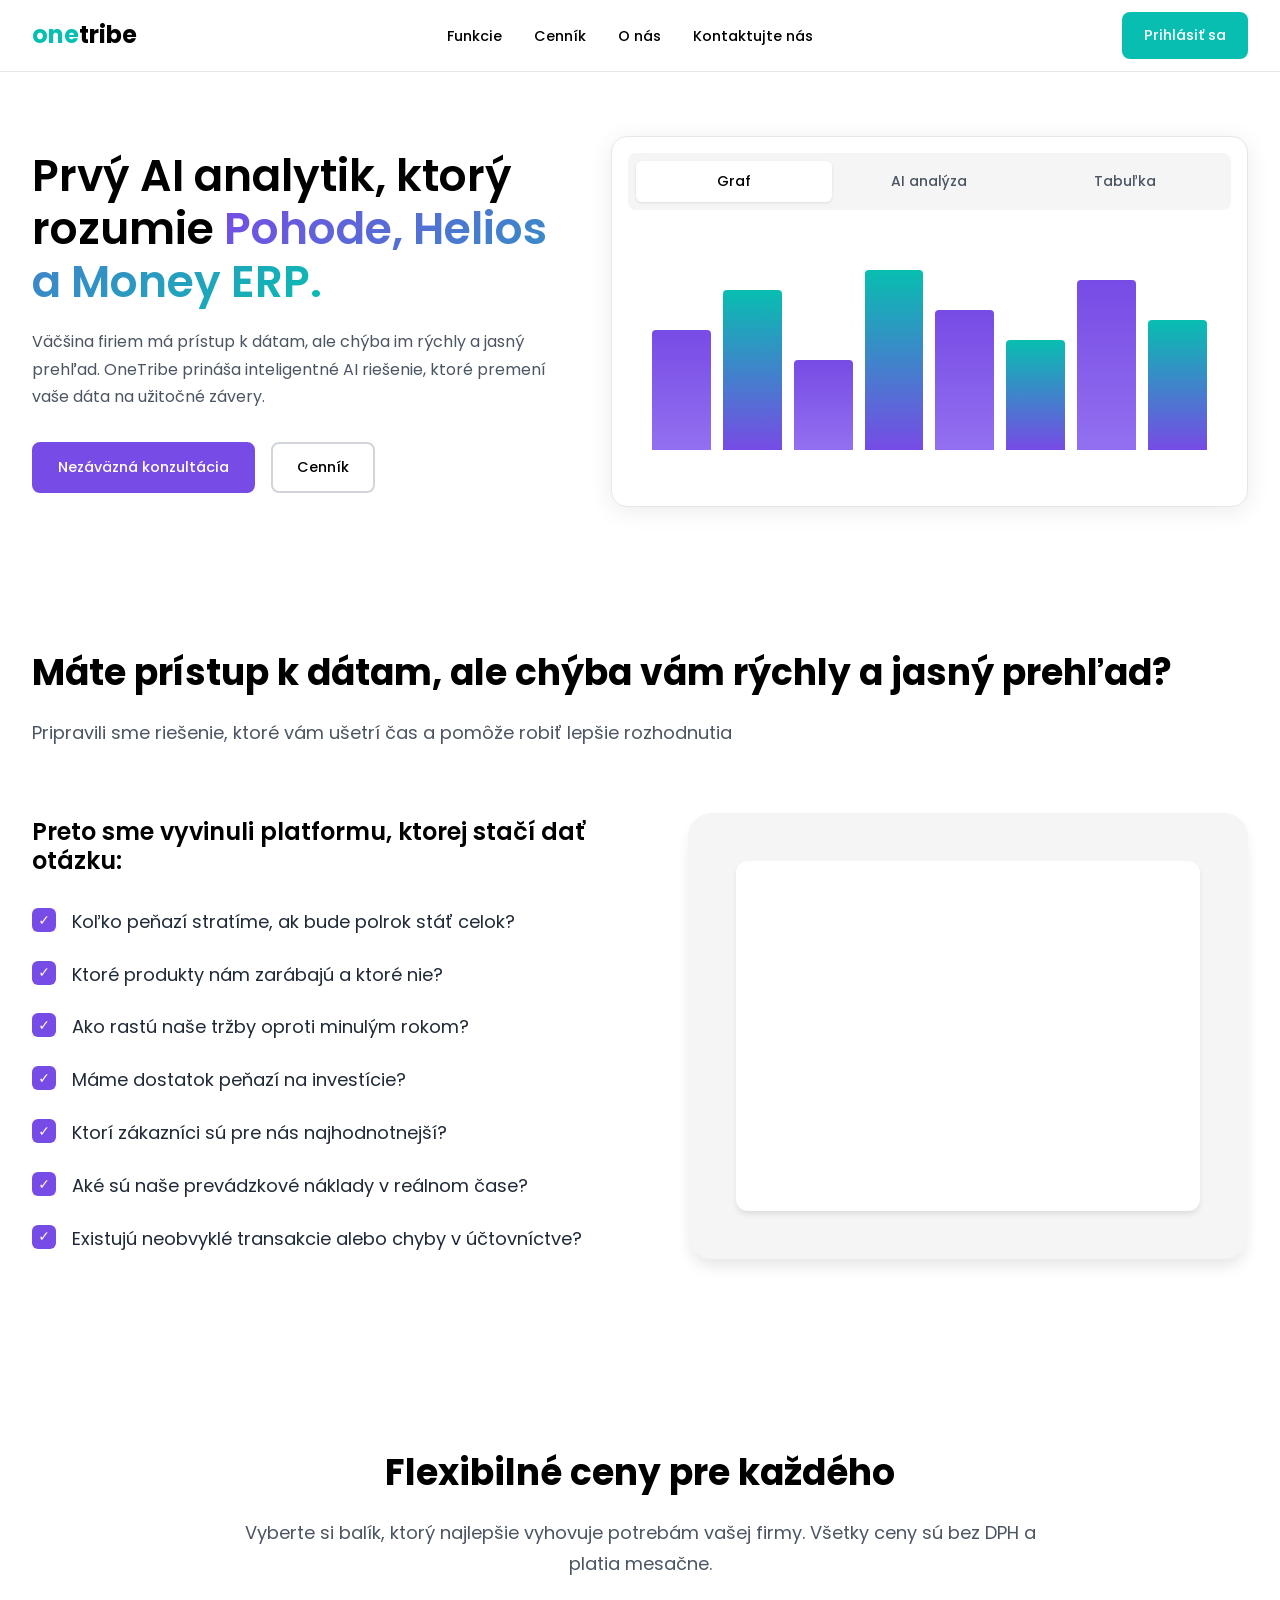
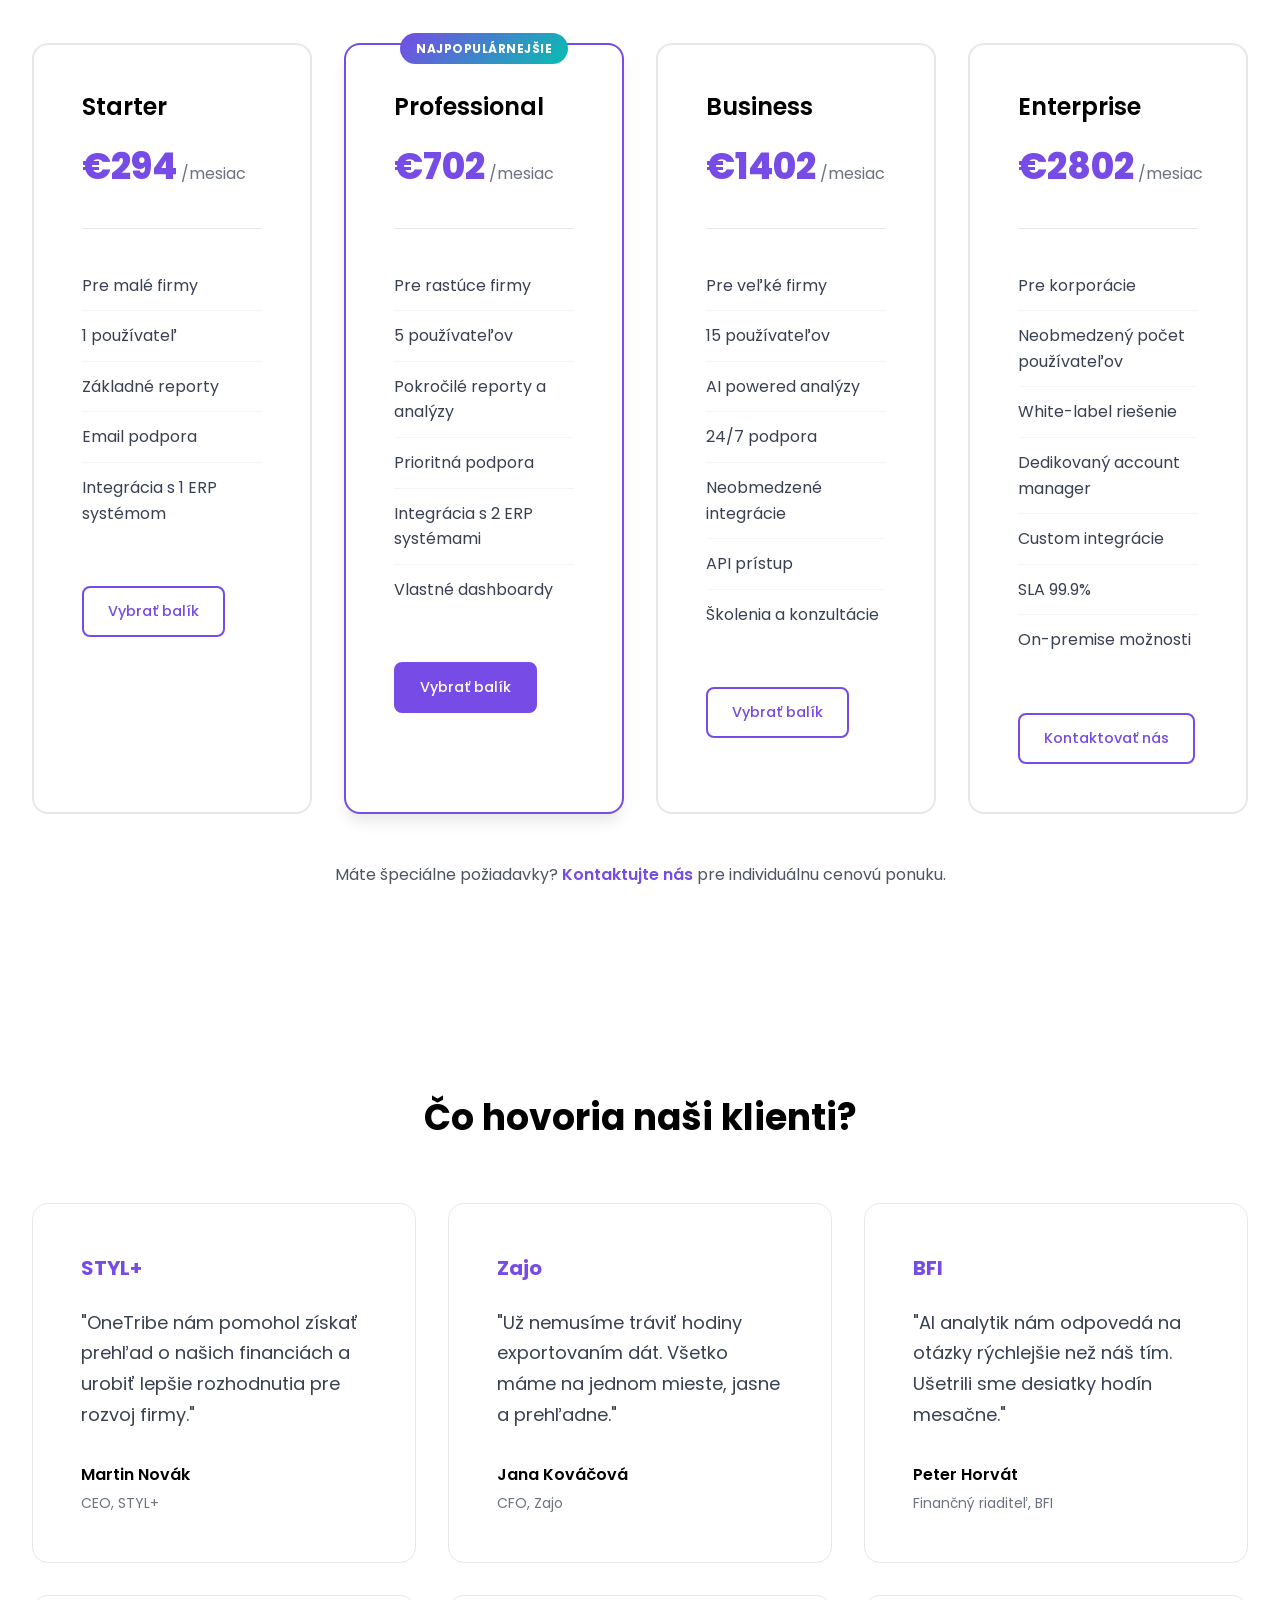
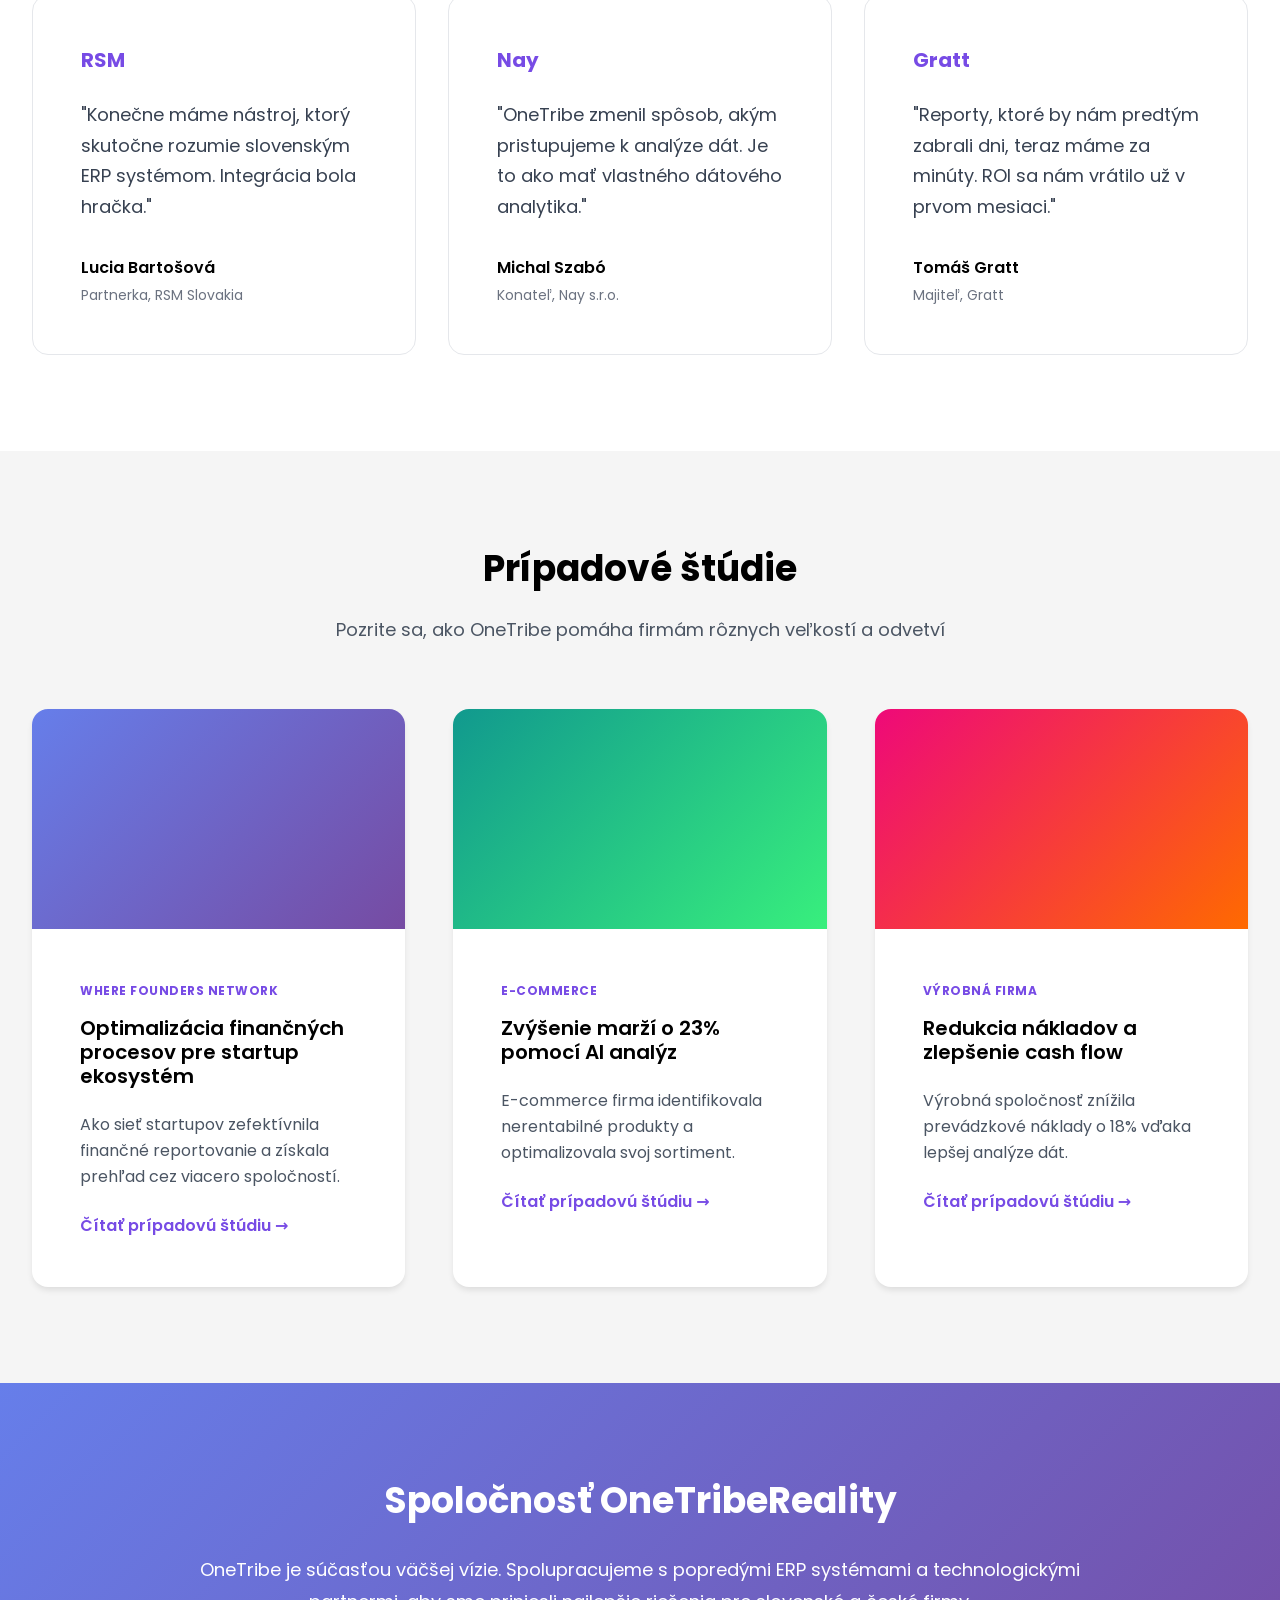
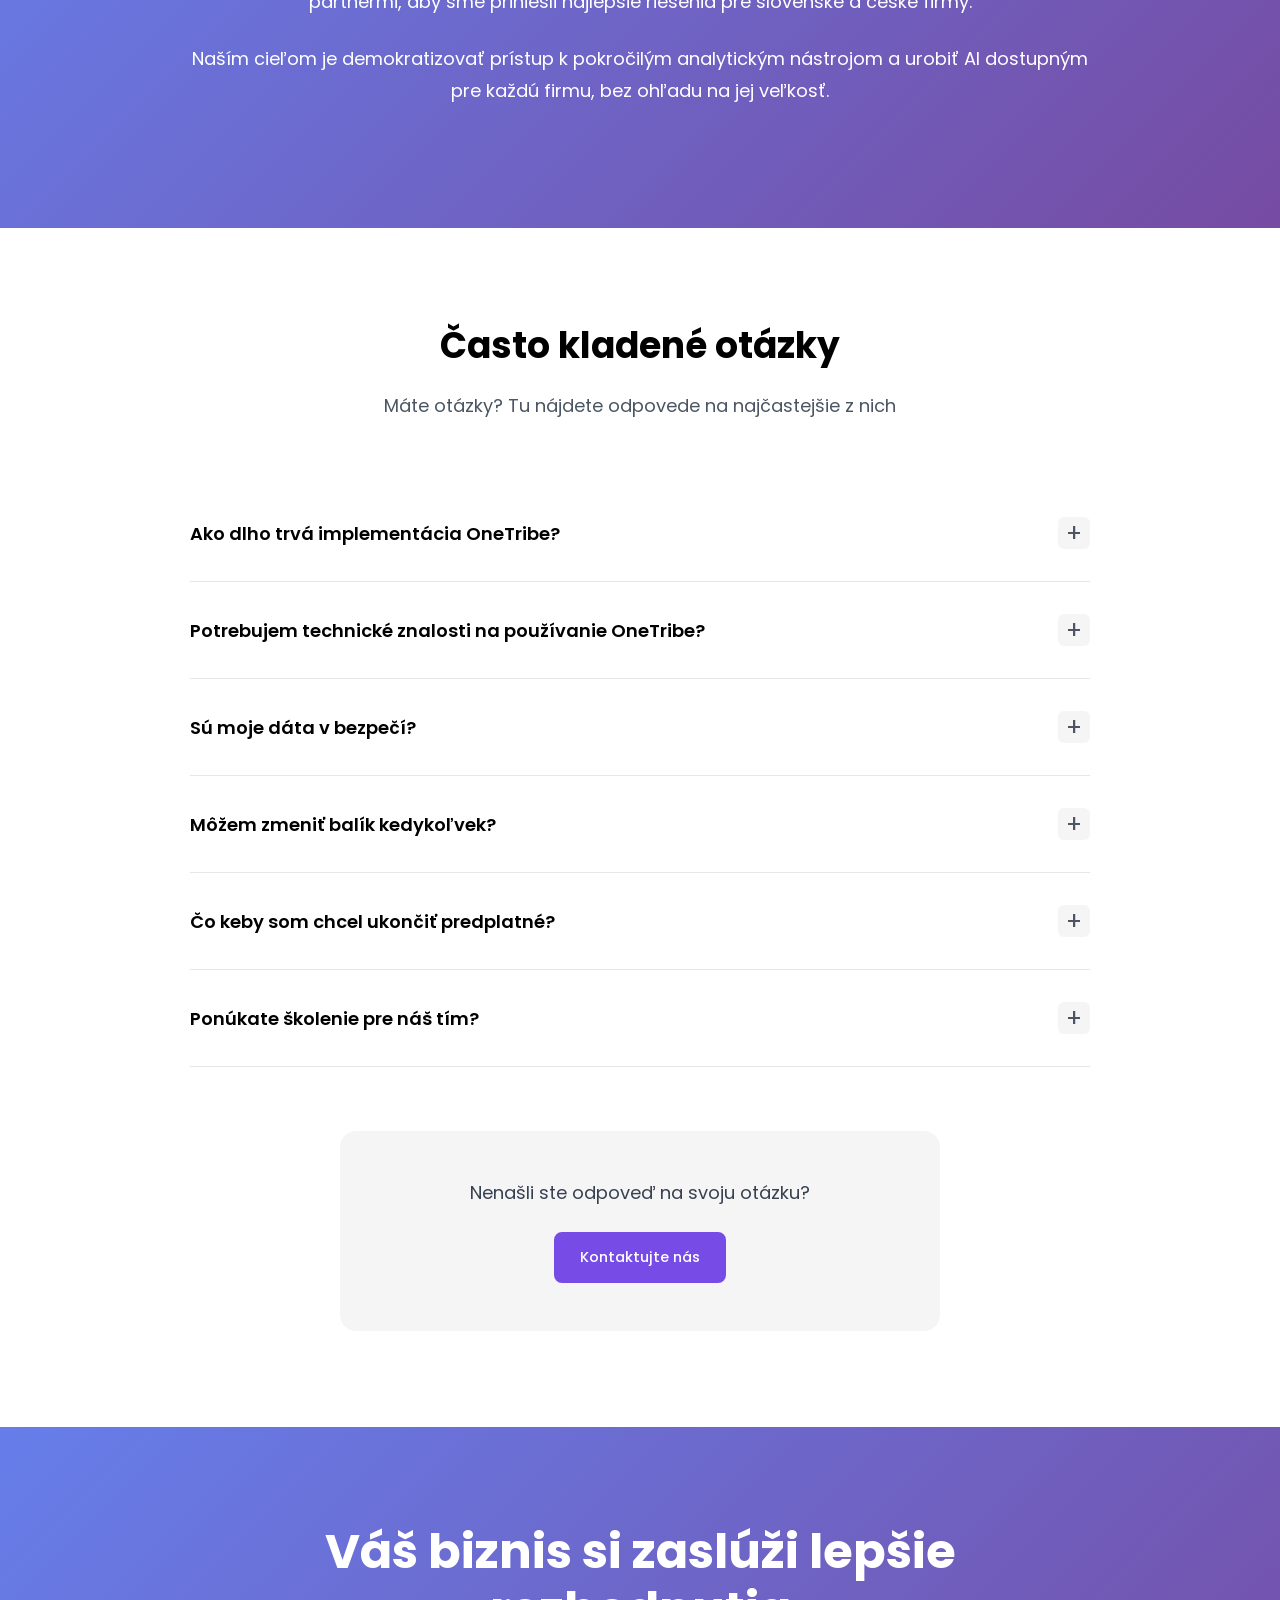
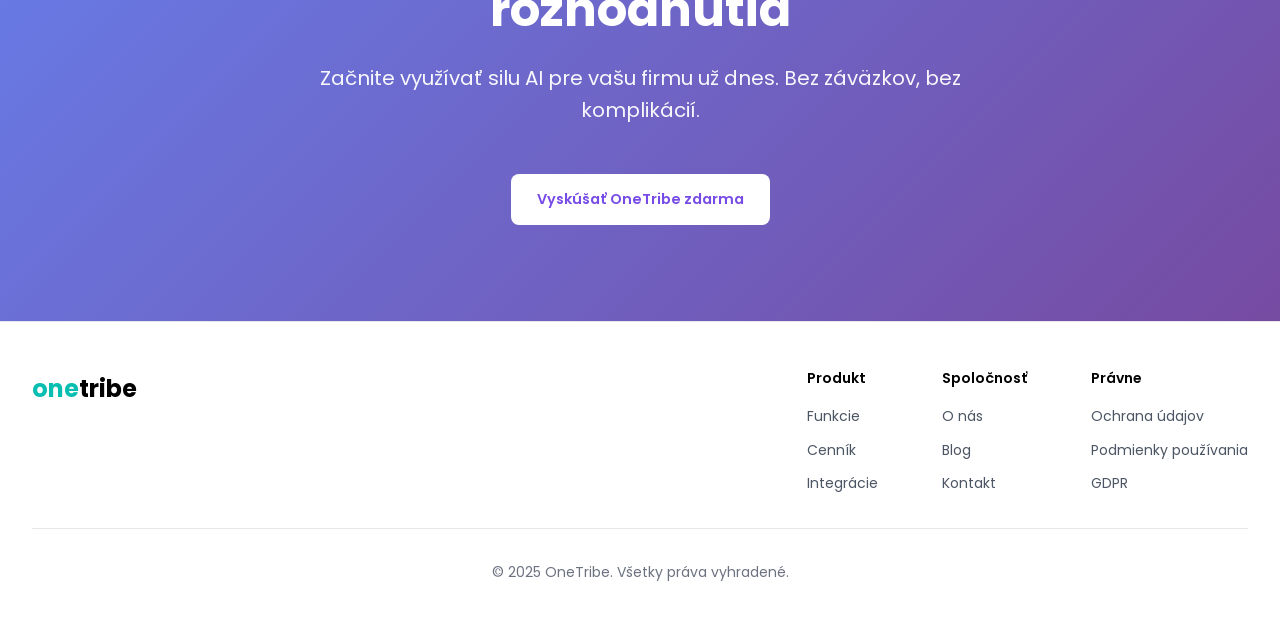
==== commit af854e76: "Add new SVG images and update HTML structure and styles - Added new SVG files: system-07.svg, system" ====
--- a/index.html
+++ b/index.html
@@ -9,7 +9,7 @@
     <!-- Google Fonts -->
     <link rel="preconnect" href="https://fonts.googleapis.com">
     <link rel="preconnect" href="https://fonts.gstatic.com" crossorigin>
-    <link href="https://fonts.googleapis.com/css2?family=Outfit:wght@400;500;600;700;800&family=Manrope:wght@400;500;600;700&display=swap" rel="stylesheet">
+    <link href="https://fonts.googleapis.com/css2?family=Poppins:wght@400;500;600;700;800&display=swap" rel="stylesheet">
 
     <link rel="stylesheet" href="css/styles.css">
 </head>
@@ -18,19 +18,18 @@
     <header class="header">
         <nav class="nav container">
             <div class="nav__logo">
-                <span class="logo">OneTribe</span>
+                <a href="/" class="logo"><span class="logo-green">one</span>tribe</a>
             </div>
 
             <ul class="nav__menu">
-                <li><a href="#riesenie" class="nav__link">Riešenie</a></li>
+                <li><a href="#funkcie" class="nav__link">Funkcie</a></li>
                 <li><a href="#cenik" class="nav__link">Cenník</a></li>
                 <li><a href="#onas" class="nav__link">O nás</a></li>
-                <li><a href="#predajcovia" class="nav__link">Predajcovia</a></li>
-                <li><a href="#kontakt" class="nav__link">Kontakt</a></li>
+                <li><a href="#kontakt" class="nav__link">Kontaktujte nás</a></li>
             </ul>
 
             <div class="nav__actions">
-                <a href="#" class="btn btn--secondary">Prihlásiť</a>
+                <a href="#" class="btn btn--green">Prihlásiť sa</a>
             </div>
 
             <button class="nav__toggle" aria-label="Toggle menu">
@@ -46,7 +45,7 @@
         <div class="container">
             <div class="hero__content">
                 <h1 class="hero__title">
-                    Prvý AI analytik, ktorý rozumie <span class="highlight">Pohoda, Heliosu a Money ERP.</span>
+                    Prvý AI analytik, ktorý rozumie <span class="highlight">Pohode, Helios a Money ERP.</span>
                 </h1>
                 <p class="hero__subtitle">
                     Väčšina firiem má prístup k dátam, ale chýba im rýchly a jasný prehľad. OneTribe prináša inteligentné AI riešenie, ktoré premení vaše dáta na užitočné závery.
@@ -59,29 +58,26 @@
 
             <div class="hero__visual">
                 <div class="dashboard-mockup">
-                    <div class="mockup-placeholder">
-                        <!-- Dashboard mockup image would go here -->
-                        <div class="mockup-card"></div>
-                        <div class="mockup-card"></div>
-                        <div class="mockup-card"></div>
-                    </div>
-                </div>
-            </div>
-        </div>
-
-        <!-- Partner Logos -->
-        <div class="partners">
-            <div class="container">
-                <p class="partners__label">Integrujeme sa s vašimi systémami bez komplikácií:</p>
-                <div class="partners__grid">
-                    <div class="partner-logo">Pohoda</div>
-                    <div class="partner-logo">Helios</div>
-                    <div class="partner-logo">Money S3</div>
-                    <div class="partner-logo">Money S4</div>
-                    <div class="partner-logo">Money S5</div>
-                    <div class="partner-logo">Ježeek</div>
-                    <div class="partner-logo">Odoo</div>
-                    <div class="partner-logo">SAP</div>
+                    <div class="mockup-tabs">
+                        <button class="mockup-tab active">Graf</button>
+                        <button class="mockup-tab">AI analýza</button>
+                        <button class="mockup-tab">Tabuľka</button>
+                    </div>
+                    <div class="mockup-content">
+                        <div class="mockup-chart">
+                            <!-- Chart bars visualization -->
+                            <div class="chart-bars">
+                                <div class="chart-bar" style="--height: 60%"></div>
+                                <div class="chart-bar" style="--height: 80%"></div>
+                                <div class="chart-bar" style="--height: 45%"></div>
+                                <div class="chart-bar" style="--height: 90%"></div>
+                                <div class="chart-bar" style="--height: 70%"></div>
+                                <div class="chart-bar" style="--height: 55%"></div>
+                                <div class="chart-bar" style="--height: 85%"></div>
+                                <div class="chart-bar" style="--height: 65%"></div>
+                            </div>
+                        </div>
+                    </div>
                 </div>
             </div>
         </div>
@@ -487,18 +483,16 @@
         <div class="container">
             <div class="footer__top">
                 <div class="footer__brand">
-                    <div class="logo">OneTribe</div>
-                    <p class="footer__tagline">AI analytik pre vaše ERP systémy</p>
+                    <a href="/" class="logo"><span class="logo-green">one</span>tribe</a>
                 </div>
 
                 <div class="footer__links">
                     <div class="footer__column">
                         <h4>Produkt</h4>
                         <ul>
-                            <li><a href="#riesenie">Riešenie</a></li>
+                            <li><a href="#funkcie">Funkcie</a></li>
                             <li><a href="#cenik">Cenník</a></li>
                             <li><a href="#">Integrácie</a></li>
-                            <li><a href="#">Dokumentácia</a></li>
                         </ul>
                     </div>
 
@@ -507,18 +501,7 @@
                         <ul>
                             <li><a href="#onas">O nás</a></li>
                             <li><a href="#">Blog</a></li>
-                            <li><a href="#">Kariéra</a></li>
                             <li><a href="#kontakt">Kontakt</a></li>
-                        </ul>
-                    </div>
-
-                    <div class="footer__column">
-                        <h4>Podpora</h4>
-                        <ul>
-                            <li><a href="#">Pomocné centrum</a></li>
-                            <li><a href="#">Status</a></li>
-                            <li><a href="#">API</a></li>
-                            <li><a href="#">Changelog</a></li>
                         </ul>
                     </div>
 
@@ -528,7 +511,6 @@
                             <li><a href="#">Ochrana údajov</a></li>
                             <li><a href="#">Podmienky používania</a></li>
                             <li><a href="#">GDPR</a></li>
-                            <li><a href="#">Cookies</a></li>
                         </ul>
                     </div>
                 </div>
@@ -536,11 +518,6 @@
 
             <div class="footer__bottom">
                 <p class="footer__copyright">&copy; 2025 OneTribe. Všetky práva vyhradené.</p>
-                <div class="footer__social">
-                    <a href="#" aria-label="LinkedIn">in</a>
-                    <a href="#" aria-label="Twitter">𝕏</a>
-                    <a href="#" aria-label="Facebook">f</a>
-                </div>
             </div>
         </div>
     </footer>
--- a/css/styles.css
+++ b/css/styles.css
@@ -3,17 +3,17 @@
    ======================================== */
 
 :root {
-    /* Colors - Rich Purple Palette */
-    --color-primary: #8B5CF6;
-    --color-primary-dark: #7C3AED;
-    --color-primary-light: #A78BFA;
-    --color-secondary: #EC4899;
-    --color-accent: #06B6D4;
+    /* Colors - Green & Purple Palette */
+    --color-primary: #774BE5;
+    --color-primary-dark: #6339d4;
+    --color-primary-light: #9370f0;
+    --color-secondary: #07BEB0;
+    --color-accent: #07BEB0;
 
     /* Neutrals */
     --color-white: #FFFFFF;
-    --color-gray-50: #F9FAFB;
-    --color-gray-100: #F3F4F6;
+    --color-gray-50: #F5F5F5;
+    --color-gray-100: #F5F5F5;
     --color-gray-200: #E5E7EB;
     --color-gray-300: #D1D5DB;
     --color-gray-400: #9CA3AF;
@@ -21,11 +21,12 @@
     --color-gray-600: #4B5563;
     --color-gray-700: #374151;
     --color-gray-800: #1F2937;
-    --color-gray-900: #111827;
+    --color-gray-900: #000000;
+    --color-black: #000000;
 
     /* Typography */
-    --font-display: 'Outfit', system-ui, sans-serif;
-    --font-body: 'Manrope', system-ui, sans-serif;
+    --font-display: 'Poppins', system-ui, sans-serif;
+    --font-body: 'Poppins', system-ui, sans-serif;
 
     /* Font Sizes */
     --text-xs: 0.75rem;     /* 12px */
@@ -226,11 +227,11 @@
     display: inline-flex;
     align-items: center;
     justify-content: center;
-    padding: 0.875rem 2rem;
+    padding: 0.75rem 1.5rem;
     font-family: var(--font-display);
-    font-size: var(--text-base);
-    font-weight: 600;
-    border-radius: var(--radius-lg);
+    font-size: 0.9rem;
+    font-weight: 500;
+    border-radius: 0.5rem;
     transition: all var(--transition-base);
     text-decoration: none;
     cursor: pointer;
@@ -238,20 +239,21 @@
 }
 
 .btn--primary {
-    background: linear-gradient(135deg, var(--color-primary) 0%, var(--color-primary-dark) 100%);
+    background-color: var(--color-primary);
     color: var(--color-white);
-    box-shadow: 0 4px 12px rgba(139, 92, 246, 0.3);
+    border-color: var(--color-primary);
 }
 
 .btn--primary:hover {
-    transform: translateY(-2px);
-    box-shadow: 0 6px 20px rgba(139, 92, 246, 0.4);
+    background-color: var(--color-primary-dark);
+    border-color: var(--color-primary-dark);
+    transform: translateY(-1px);
 }
 
 .btn--secondary {
     background-color: var(--color-white);
-    color: var(--color-gray-800);
-    border: 2px solid var(--color-gray-200);
+    color: var(--color-black);
+    border: 2px solid var(--color-gray-300);
 }
 
 .btn--secondary:hover {
@@ -261,13 +263,12 @@
 
 .btn--outline {
     background-color: transparent;
-    color: var(--color-gray-800);
+    color: var(--color-black);
     border: 2px solid var(--color-gray-300);
 }
 
 .btn--outline:hover {
-    background-color: var(--color-gray-50);
-    border-color: var(--color-gray-400);
+    border-color: var(--color-black);
 }
 
 .btn--outline-purple {
@@ -284,12 +285,12 @@
 .btn--white {
     background-color: var(--color-white);
     color: var(--color-primary);
-    font-weight: 700;
+    font-weight: 600;
 }
 
 .btn--white:hover {
-    transform: translateY(-2px);
-    box-shadow: var(--shadow-xl);
+    transform: translateY(-1px);
+    box-shadow: var(--shadow-lg);
 }
 
 
@@ -301,10 +302,9 @@
     position: sticky;
     top: 0;
     z-index: 1000;
-    background-color: rgba(255, 255, 255, 0.95);
-    backdrop-filter: blur(10px);
-    border-bottom: 1px solid var(--color-gray-100);
-    padding: var(--spacing-sm) 0;
+    background-color: var(--color-white);
+    border-bottom: 1px solid var(--color-gray-200);
+    padding: 0.75rem 0;
 }
 
 .nav {
@@ -316,116 +316,117 @@
 
 .nav__logo .logo {
     font-family: var(--font-display);
-    font-size: var(--text-2xl);
-    font-weight: 800;
+    font-size: 1.5rem;
+    font-weight: 700;
+    color: var(--color-black);
+    text-decoration: none;
+}
+
+.nav__logo .logo .logo-green {
+    color: var(--color-secondary);
+}
+
+.nav__menu {
+    display: flex;
+    gap: 2rem;
+    align-items: center;
+}
+
+.nav__link {
+    font-family: var(--font-display);
+    font-weight: 500;
+    font-size: 0.9rem;
+    color: var(--color-black);
+    padding: 0.5rem 0;
+    position: relative;
+}
+
+.nav__link:hover {
+    color: var(--color-secondary);
+}
+
+.nav__actions {
+    display: flex;
+    gap: var(--spacing-sm);
+}
+
+.btn--green {
+    background-color: var(--color-secondary);
+    color: var(--color-white);
+    padding: 0.625rem 1.25rem;
+    border-radius: var(--radius-md);
+    font-weight: 500;
+    font-size: 0.9rem;
+}
+
+.btn--green:hover {
+    background-color: #05a89c;
+    transform: translateY(-1px);
+}
+
+.nav__toggle {
+    display: none;
+    flex-direction: column;
+    gap: 5px;
+    padding: 8px;
+}
+
+.nav__toggle span {
+    width: 24px;
+    height: 2px;
+    background-color: var(--color-black);
+    transition: all var(--transition-base);
+}
+
+
+/* ========================================
+   HERO SECTION
+   ======================================== */
+
+.hero {
+    padding: 4rem 0 3rem;
+    position: relative;
+    overflow: hidden;
+    background-color: var(--color-white);
+}
+
+.hero .container {
+    display: grid;
+    grid-template-columns: 1fr 1.2fr;
+    gap: 3rem;
+    align-items: center;
+}
+
+.hero__content {
+    animation: fadeInUp 0.8s ease-out;
+}
+
+.hero__title {
+    font-size: clamp(2rem, 4vw, 2.75rem);
+    line-height: 1.2;
+    margin-bottom: 1.25rem;
+    color: var(--color-black);
+    font-weight: 600;
+}
+
+.hero__title .highlight {
     background: linear-gradient(135deg, var(--color-primary) 0%, var(--color-secondary) 100%);
     -webkit-background-clip: text;
     -webkit-text-fill-color: transparent;
     background-clip: text;
 }
 
-.nav__menu {
-    display: flex;
-    gap: var(--spacing-lg);
-    align-items: center;
-}
-
-.nav__link {
-    font-family: var(--font-display);
-    font-weight: 500;
-    color: var(--color-gray-700);
-    padding: 0.5rem 0;
-    position: relative;
-}
-
-.nav__link::after {
-    content: '';
-    position: absolute;
-    bottom: 0;
-    left: 0;
-    width: 0;
-    height: 2px;
-    background: var(--color-primary);
-    transition: width var(--transition-base);
-}
-
-.nav__link:hover {
-    color: var(--color-primary);
-}
-
-.nav__link:hover::after {
-    width: 100%;
-}
-
-.nav__actions {
-    display: flex;
-    gap: var(--spacing-sm);
-}
-
-.nav__toggle {
-    display: none;
-    flex-direction: column;
-    gap: 4px;
-    padding: 8px;
-}
-
-.nav__toggle span {
-    width: 24px;
-    height: 2px;
-    background-color: var(--color-gray-800);
-    transition: all var(--transition-base);
-}
-
-
-/* ========================================
-   HERO SECTION
-   ======================================== */
-
-.hero {
-    padding: var(--spacing-3xl) 0 var(--spacing-2xl);
-    position: relative;
-    overflow: hidden;
-}
-
-.hero::before {
-    content: '';
-    position: absolute;
-    top: -50%;
-    right: -20%;
-    width: 800px;
-    height: 800px;
-    background: radial-gradient(circle, rgba(139, 92, 246, 0.1) 0%, transparent 70%);
-    border-radius: 50%;
-    pointer-events: none;
-}
-
-.hero .container {
-    display: grid;
-    grid-template-columns: 1fr 1fr;
-    gap: var(--spacing-xl);
-    align-items: center;
-}
-
-.hero__content {
-    animation: fadeInUp 0.8s ease-out;
-}
-
-.hero__title {
-    font-size: clamp(2.5rem, 5vw, 3.75rem);
-    line-height: 1.1;
-    margin-bottom: var(--spacing-md);
-}
-
 .hero__subtitle {
-    font-size: var(--text-xl);
+    font-size: 1rem;
     color: var(--color-gray-600);
-    margin-bottom: var(--spacing-xl);
+    margin-bottom: 2rem;
     line-height: 1.7;
+    font-weight: 400;
 }
 
 .hero__cta {
     display: flex;
-    gap: var(--spacing-md);
+    gap: 1rem;
     flex-wrap: wrap;
 }
 
@@ -436,24 +437,71 @@
 
 .dashboard-mockup {
     position: relative;
-    background: linear-gradient(135deg, #f3f4f6 0%, #e5e7eb 100%);
-    border-radius: var(--radius-2xl);
-    padding: var(--spacing-xl);
-    box-shadow: var(--shadow-2xl);
-    min-height: 500px;
-}
-
-.mockup-placeholder {
-    display: grid;
-    gap: var(--spacing-md);
-}
-
-.mockup-card {
     background: var(--color-white);
-    border-radius: var(--radius-lg);
-    padding: var(--spacing-lg);
-    min-height: 120px;
-    box-shadow: var(--shadow-sm);
+    border-radius: 1rem;
+    box-shadow: 0 4px 24px rgba(0, 0, 0, 0.08);
+    border: 1px solid var(--color-gray-200);
+    overflow: hidden;
+}
+
+.mockup-tabs {
+    display: flex;
+    gap: 0;
+    background: var(--color-gray-100);
+    padding: 0.5rem;
+    border-radius: 0.5rem;
+    margin: 1rem;
+}
+
+.mockup-tab {
+    flex: 1;
+    padding: 0.625rem 1rem;
+    font-size: 0.875rem;
+    font-weight: 500;
+    color: var(--color-gray-600);
+    background: transparent;
+    border: none;
+    border-radius: 0.375rem;
+    cursor: pointer;
+    transition: all var(--transition-base);
+}
+
+.mockup-tab.active {
+    background: var(--color-white);
+    color: var(--color-black);
+    box-shadow: 0 1px 3px rgba(0, 0, 0, 0.1);
+}
+
+.mockup-content {
+    padding: 1.5rem;
+    min-height: 280px;
+}
+
+.mockup-chart {
+    height: 100%;
+    display: flex;
+    align-items: flex-end;
+}
+
+.chart-bars {
+    display: flex;
+    gap: 0.75rem;
+    align-items: flex-end;
+    height: 200px;
+    width: 100%;
+    padding: 0 1rem;
+}
+
+.chart-bar {
+    flex: 1;
+    height: var(--height, 50%);
+    background: linear-gradient(180deg, var(--color-secondary) 0%, var(--color-primary) 100%);
+    border-radius: 0.25rem 0.25rem 0 0;
+    transition: height 0.3s ease;
+}
+
+.chart-bar:nth-child(odd) {
+    background: linear-gradient(180deg, var(--color-primary) 0%, #9370f0 100%);
 }
 
 
@@ -941,92 +989,67 @@
    ======================================== */
 
 .footer {
-    background-color: var(--color-gray-900);
-    color: var(--color-gray-300);
-    padding: var(--spacing-3xl) 0 var(--spacing-lg);
+    background-color: var(--color-white);
+    color: var(--color-black);
+    padding: 3rem 0 2rem;
+    border-top: 1px solid var(--color-gray-200);
 }
 
 .footer__top {
-    display: grid;
-    grid-template-columns: 1.5fr 3fr;
-    gap: var(--spacing-3xl);
-    margin-bottom: var(--spacing-2xl);
-    padding-bottom: var(--spacing-2xl);
-    border-bottom: 1px solid var(--color-gray-800);
+    display: flex;
+    justify-content: space-between;
+    align-items: flex-start;
+    margin-bottom: 2rem;
+    padding-bottom: 2rem;
+    border-bottom: 1px solid var(--color-gray-200);
 }
 
 .footer__brand .logo {
     font-family: var(--font-display);
-    font-size: var(--text-2xl);
-    font-weight: 800;
-    color: var(--color-white);
-    margin-bottom: var(--spacing-sm);
-}
-
-.footer__tagline {
-    color: var(--color-gray-400);
-    font-size: var(--text-sm);
+    font-size: 1.5rem;
+    font-weight: 700;
+    color: var(--color-black);
+    text-decoration: none;
+}
+
+.footer__brand .logo .logo-green {
+    color: var(--color-secondary);
 }
 
 .footer__links {
-    display: grid;
-    grid-template-columns: repeat(4, 1fr);
-    gap: var(--spacing-xl);
+    display: flex;
+    gap: 4rem;
 }
 
 .footer__column h4 {
-    color: var(--color-white);
-    font-size: var(--text-base);
+    color: var(--color-black);
+    font-size: 0.875rem;
     font-weight: 600;
-    margin-bottom: var(--spacing-md);
+    margin-bottom: 1rem;
 }
 
 .footer__column ul {
     display: flex;
     flex-direction: column;
-    gap: var(--spacing-sm);
+    gap: 0.5rem;
 }
 
 .footer__column a {
-    color: var(--color-gray-400);
-    font-size: var(--text-sm);
+    color: var(--color-gray-600);
+    font-size: 0.875rem;
 }
 
 .footer__column a:hover {
-    color: var(--color-primary-light);
+    color: var(--color-secondary);
 }
 
 .footer__bottom {
-    display: flex;
-    justify-content: space-between;
-    align-items: center;
+    text-align: center;
 }
 
 .footer__copyright {
     color: var(--color-gray-500);
-    font-size: var(--text-sm);
-}
-
-.footer__social {
-    display: flex;
-    gap: var(--spacing-md);
-}
-
-.footer__social a {
-    width: 36px;
-    height: 36px;
-    display: flex;
-    align-items: center;
-    justify-content: center;
-    background: var(--color-gray-800);
-    color: var(--color-gray-400);
-    border-radius: var(--radius-sm);
-    font-weight: 700;
-}
-
-.footer__social a:hover {
-    background: var(--color-primary);
-    color: var(--color-white);
+    font-size: 0.875rem;
 }
 
 
@@ -1064,7 +1087,11 @@
 @media (max-width: 1024px) {
     .hero .container {
         grid-template-columns: 1fr;
-        gap: var(--spacing-2xl);
+        gap: 2rem;
+    }
+
+    .hero__visual {
+        order: -1;
     }
 
     .features__grid {
@@ -1073,12 +1100,13 @@
     }
 
     .footer__top {
-        grid-template-columns: 1fr;
-        gap: var(--spacing-2xl);
+        flex-direction: column;
+        gap: 2rem;
     }
 
     .footer__links {
-        grid-template-columns: repeat(2, 1fr);
+        flex-wrap: wrap;
+        gap: 2rem;
     }
 }
 
@@ -1124,14 +1152,8 @@
     }
 
     .footer__links {
-        grid-template-columns: 1fr;
-        gap: var(--spacing-lg);
-    }
-
-    .footer__bottom {
         flex-direction: column;
-        gap: var(--spacing-md);
-        text-align: center;
+        gap: 1.5rem;
     }
 }
 
